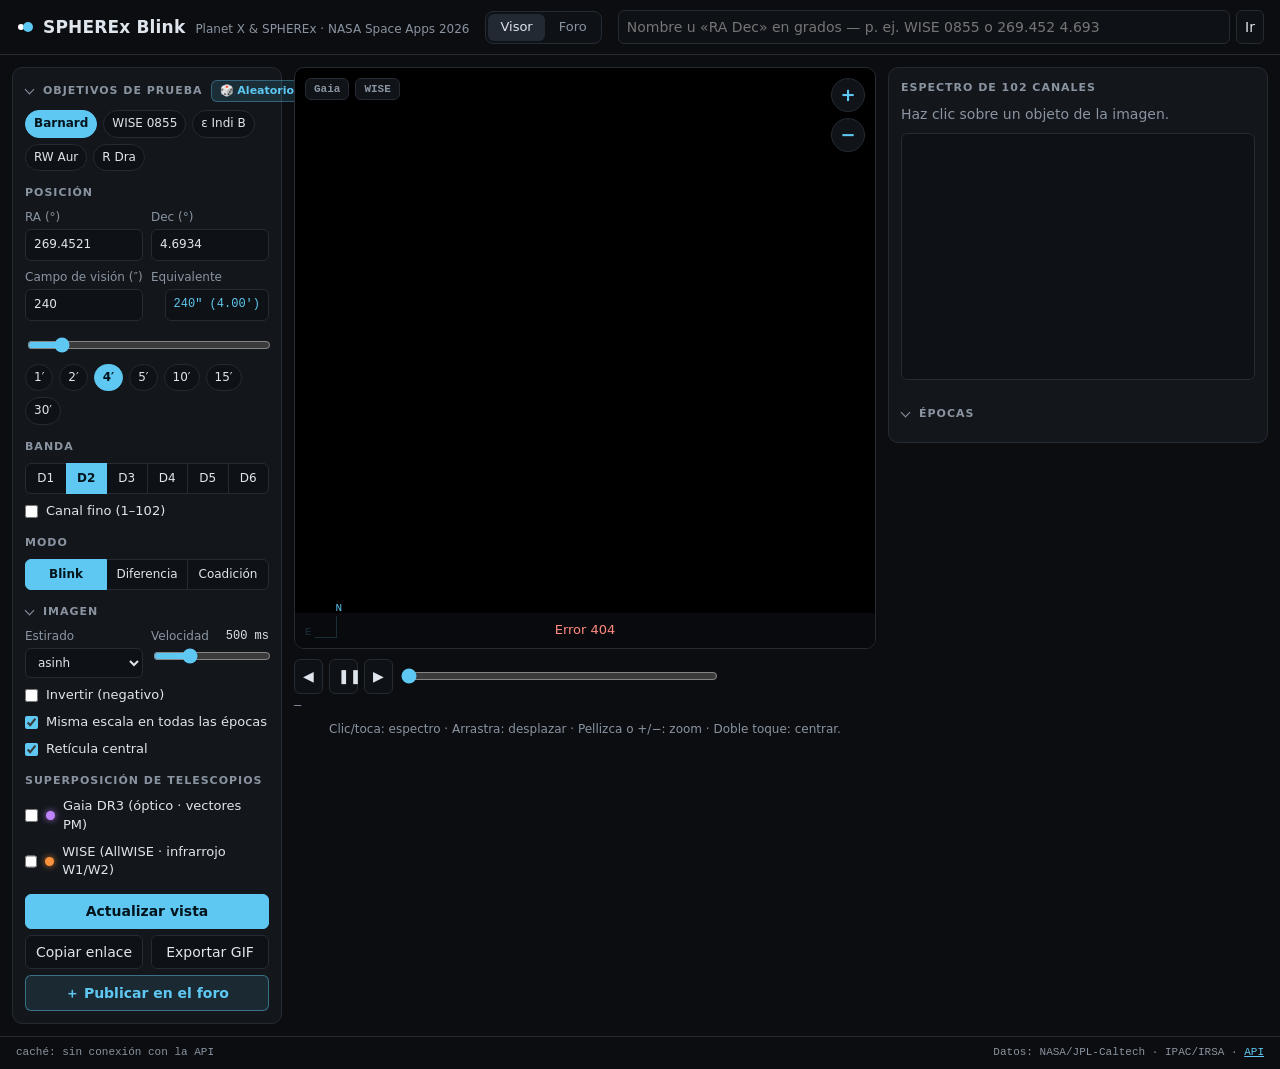
==== server/frontend/index.html @ d70e121e "fix(mobile): fix mobile pinch-zoom and pan offset synchronization, prevent control button event bubb" ====
<!DOCTYPE html>
<html lang="es">
<head>
<meta charset="utf-8">
<meta name="viewport" content="width=device-width, initial-scale=1">
<title>SPHEREx Blink · visor temporal de 102 bandas</title>
<meta name="description" content="Visor tipo WiseView para las imágenes de NASA SPHEREx: parpadeo entre épocas, diferencia, coadición y espectro de 102 canales.">
<link rel="icon" href="data:,">
<link rel="stylesheet" href="style.css">
</head>
<body>
<header class="top">
  <div class="brand">
    <span class="mark" aria-hidden="true"></span>
    <h1>SPHEREx Blink</h1>
    <span class="sub">Planet X &amp; SPHEREx · NASA Space Apps 2026</span>
  </div>
  <nav class="nav" aria-label="Secciones">
    <a href="/" aria-current="page">Visor</a>
    <a href="/forum.html">Foro</a>
  </nav>
  <form id="search" class="search" autocomplete="off">
    <input id="q" type="search" placeholder="Nombre u «RA Dec» en grados — p. ej. WISE 0855 o 269.452 4.693" aria-label="Buscar objeto o coordenadas">
    <button type="submit">Ir</button>
  </form>
</header>

<main class="layout">
  <aside class="panel controls" aria-label="Controles">
    <details class="fold" data-fold="targets" open>
      <summary>
        <h2>Objetivos de prueba</h2>
        <button id="randCoord" type="button" class="btn-rand" title="Generar coordenadas aleatorias (alta cobertura SPHEREx o interés científico)">🎲 Aleatorio</button>
      </summary>
      <div id="targets" class="chips"></div>
    </details>

    <section>
      <h2>Posición</h2>
      <div class="row2">
        <label>RA (°)<input id="ra" type="number" step="any" min="0" max="360"></label>
        <label>Dec (°)<input id="dec" type="number" step="any" min="-90" max="90"></label>
      </div>
      <div class="row2 fov-row">
        <label>Campo de visión (″)
          <input id="fovExact" type="number" min="10" max="3600" step="any" placeholder="300">
        </label>
        <label>Equivalente
          <output id="fovOut" class="mono fov-equiv">—</output>
        </label>
      </div>
      <input id="fov" type="range" min="30" max="1800" step="1" title="Ajuste fino de campo de visión">
      <div id="fovPresets" class="chips fov-presets" style="margin-top: 6px;" aria-label="Ajustes estándar de FOV">
        <button type="button" data-fov="60">1′</button>
        <button type="button" data-fov="120">2′</button>
        <button type="button" data-fov="240">4′</button>
        <button type="button" data-fov="300">5′</button>
        <button type="button" data-fov="600">10′</button>
        <button type="button" data-fov="900">15′</button>
        <button type="button" data-fov="1800">30′</button>
      </div>
    </section>

    <section>
      <h2>Banda</h2>
      <div id="bands" class="seg" role="group" aria-label="Detector"></div>
      <label class="check"><input id="useCh" type="checkbox"> Canal fino (1–102)</label>
      <label id="chWrap" hidden>Canal <output id="chOut"></output>
        <input id="ch" type="range" min="1" max="102" step="1">
      </label>
    </section>

    <section>
      <h2>Modo</h2>
      <div id="modes" class="seg" role="group" aria-label="Modo">
        <button type="button" data-mode="blink">Blink</button>
        <button type="button" data-mode="diff">Diferencia</button>
        <button type="button" data-mode="coadd">Coadición</button>
      </div>
      <label id="refWrap" hidden>Época de referencia
        <select id="ref"></select>
      </label>
    </section>

    <details class="fold" data-fold="image" open>
      <summary><h2>Imagen</h2></summary>
      <div class="row2">
        <label>Estirado
          <select id="stretch">
            <option value="asinh">asinh</option>
            <option value="log">log</option>
            <option value="sqrt">raíz</option>
            <option value="linear">lineal</option>
          </select>
        </label>
        <label>Velocidad <output id="speedOut"></output>
          <input id="speed" type="range" min="100" max="1500" step="50">
        </label>
      </div>
      <label class="check"><input id="invert" type="checkbox"> Invertir (negativo)</label>
      <label class="check"><input id="common" type="checkbox" checked> Misma escala en todas las épocas</label>
      <label class="check"><input id="cross" type="checkbox" checked> Retícula central</label>
    </details>

    <section>
      <h2>Superposición de telescopios</h2>
      <label class="check">
        <input id="overlayGaia" type="checkbox">
        <span class="cat-pill cat-gaia"></span> Gaia DR3 (óptico · vectores PM)
      </label>
      <label class="check">
        <input id="overlayWise" type="checkbox">
        <span class="cat-pill cat-wise"></span> WISE (AllWISE · infrarrojo W1/W2)
      </label>
      <div id="catalogLegend" class="catalog-legend" hidden>
        <span id="gaiaLegend" class="legend-badge gaia-badge" hidden>Gaia: <b id="gaiaCount">0</b></span>
        <span id="wiseLegend" class="legend-badge wise-badge" hidden>WISE: <b id="wiseCount">0</b></span>
      </div>
    </section>

    <button id="apply" class="primary" type="button">Actualizar vista</button>
    <div class="row2">
      <button id="share" type="button">Copiar enlace</button>
      <button id="exportGif" type="button" title="Exportar animación GIF de las épocas">Exportar GIF</button>
    </div>
    <button id="publish" class="publish-btn" type="button" title="Publicar esta vista y el espectro del objeto marcado en el foro">Publicar en el foro</button>
  </aside>

  <section class="viewer" aria-label="Visor">
    <div id="stage" class="stage">
      <div id="viewerBuffer" class="buffer-wrap"><div class="buffer-fill"></div></div>
      <div class="stage-zoom" aria-label="Controles de zoom">
        <button id="zoomIn" type="button" title="Acercar (+)">+</button>
        <button id="zoomOut" type="button" title="Alejar (−)">−</button>
      </div>
      <div class="stage-overlays" aria-label="Capas externas">
        <button id="stageGaia" type="button" class="btn-layer" title="Alternar superposición Gaia DR3 (óptico · vectores PM)">Gaia</button>
        <button id="stageWise" type="button" class="btn-layer" title="Alternar superposición WISE (infrarrojo W1/W2)">WISE</button>
      </div>
      <img id="img" alt="Fotograma SPHEREx" draggable="false">
      <canvas id="overlay"></canvas>
      <div class="compass" aria-hidden="true"><span>N</span><i></i><span class="e">E</span></div>
      <div id="tooltip" class="astro-tooltip" hidden></div>
      <div id="msg" class="msg">Elige un objetivo o introduce coordenadas.</div>
    </div>
    <div class="transport">
      <button id="prev" type="button" title="Anterior (←)">◀</button>
      <button id="play" type="button" title="Reproducir/pausar (espacio)">❚❚</button>
      <button id="next" type="button" title="Siguiente (→)">▶</button>
      <input id="scrub" type="range" min="0" max="0" step="1" aria-label="Fotograma">
      <span id="frameLabel" class="mono"></span>
    </div>
    <div class="readout mono">
      <span id="cursor">—</span>
      <span id="frameMeta"></span>
    </div>
    <p class="hint">Clic/toca: espectro · Arrastra: desplazar · Pellizca o +/−: zoom · Doble toque: centrar.</p>
  </section>

  <aside class="panel sed" aria-label="Espectro">
    <h2>Espectro de 102 canales</h2>
    <p id="sedInfo" class="muted">Haz clic sobre un objeto de la imagen.</p>
    <div class="chart-box">
      <div id="chartBuffer" class="buffer-wrap"><div class="buffer-fill"></div></div>
      <canvas id="chart"></canvas>
    </div>
    <dl id="diag" class="diag"></dl>
    <button id="pubFromSed" class="publish-btn" type="button" hidden>Publicar este objeto en el foro</button>
    <details class="fold" data-fold="epochs" open>
      <summary><h2>Épocas</h2><span id="epochCount" class="fold-note mono"></span></summary>
      <ol id="epochs" class="epochs"></ol>
    </details>
  </aside>
</main>

<footer class="foot mono">
  <span id="stats">caché: —</span>
  <span>Datos: NASA/JPL-Caltech · IPAC/IRSA · <a href="/api/docs">API</a></span>
</footer>
<dialog id="pubDlg" class="pub-dlg" aria-labelledby="pubHead">
  <form id="pubForm" novalidate>
    <header class="pub-head">
      <h2 id="pubHead">Publicar hallazgo en el foro</h2>
      <button type="button" id="pubClose" class="pub-x" aria-label="Cerrar">×</button>
    </header>
    <div class="pub-grid">
      <div class="pub-preview">
        <div class="pub-stage"><img id="pubImg" alt="Vista previa de la animación que se publicará"><span id="pubFrame" class="mono"></span></div>
        <ul id="pubChips" class="pub-chips" aria-label="Opciones que se publican"></ul>
        <p class="pub-note">Se publica tal cual lo estás viendo. El GIF y el espectro se generan una vez y quedan guardados en el foro.</p>
      </div>
      <div class="pub-fields">
        <label>Título
          <input id="pubTitle" maxlength="120" autocomplete="off" placeholder="p. ej. Posible objeto con movimiento propio junto a Barnard">
        </label>
        <fieldset class="pub-obj">
          <legend>Objeto que se analiza con las 102 bandas</legend>
          <label class="pub-opt"><input type="radio" name="pubObj" value="marker">
            <span><b>El objeto marcado</b><small id="pubMarkerTxt" class="mono"></small></span></label>
          <label class="pub-opt"><input type="radio" name="pubObj" value="center">
            <span><b>El centro de la vista</b><small id="pubCenterTxt" class="mono"></small></span></label>
          <p id="pubObjHint" class="pub-hint">Para analizar otro objeto: cierra, haz clic sobre él en la imagen y vuelve a pulsar Publicar.</p>
        </fieldset>
        <label>Objetivo <span class="opt-tag">opcional</span>
          <input id="pubTarget" maxlength="80" list="pubTargets" autocomplete="off" placeholder="Nombre del objeto o del campo">
          <datalist id="pubTargets">
            <option value="Barnard's Star"></option><option value="WISE 0855-0714"></option>
            <option value="Epsilon Indi B"></option><option value="RW Aurigae"></option><option value="R Draconis"></option>
          </datalist>
        </label>
        <label>Descripción <span class="opt-tag">opcional</span>
          <textarea id="pubBody" maxlength="4000" rows="4" placeholder="¿Qué has visto? Movimiento entre épocas, un color raro en el espectro…"></textarea>
        </label>
        <label>Tu alias <span class="opt-tag">opcional</span>
          <input id="pubAuthor" maxlength="40" autocomplete="nickname" placeholder="Anónimo">
        </label>
        <p id="pubMsg" class="pub-msg" role="status" aria-live="polite"></p>
        <div class="pub-actions">
          <button type="button" id="pubCancel">Cancelar</button>
          <button type="submit" id="pubSend" class="primary">Publicar</button>
        </div>
      </div>
    </div>
  </form>
</dialog>
<script src="chart.js?v=1"></script>
<script src="app.js?v=16"></script>
</body>
</html>
---- server/frontend/style.css ----
:root {
  --bg: #0b0d10;
  --panel: #13171c;
  --line: #252b33;
  --text: #dfe5ec;
  --muted: #8a94a1;
  --accent: #5ec8f2;
  --accent-rgb: 94, 200, 242;
  --accent-hover: #8ad8f6;
  --accent-ink: #03141c;
  --ok: #7fd1b9;
  --mono: ui-monospace, "SF Mono", "Cascadia Mono", Menlo, Consolas, monospace;
  --sans: system-ui, -apple-system, "Segoe UI", Roboto, sans-serif;
}
* { box-sizing: border-box; }
[hidden] { display: none !important; }
html, body { height: 100%; }
body { margin: 0; background: var(--bg); color: var(--text); font: 14px/1.45 var(--sans); }
h1, h2 { margin: 0; font-weight: 600; }
h2 { font-size: 11px; letter-spacing: .09em; text-transform: uppercase; color: var(--muted); margin-bottom: 8px; }
a { color: var(--accent); }
.mono { font-family: var(--mono); font-variant-numeric: tabular-nums; }
.muted { color: var(--muted); margin: 0 0 8px; }

.top { display: flex; gap: 16px; align-items: center; padding: 10px 16px; border-bottom: 1px solid var(--line); flex-wrap: wrap; }
.brand { display: flex; align-items: baseline; gap: 10px; }
.brand h1 { font-size: 17px; letter-spacing: .01em; }
.brand .sub { color: var(--muted); font-size: 12px; }
.mark { width: 10px; height: 10px; border-radius: 50%; background: var(--accent); box-shadow: -7px 0 0 -2px #fff; align-self: center; margin-left: 7px; }
.search { display: flex; flex: 1; min-width: 260px; gap: 6px; }
.search input { flex: 1; }

input, select, button { font: inherit; color: var(--text); background: #0e1216; border: 1px solid var(--line); border-radius: 6px; padding: 6px 8px; min-width: 0; }
input[type=range] { padding: 0; width: 100%; accent-color: var(--accent); border: 0; background: none; }
input[type=checkbox] { accent-color: var(--accent); }
button { cursor: pointer; }
button:hover { border-color: #3a434e; }
:focus-visible { outline: 2px solid var(--accent); outline-offset: 1px; }
.primary { background: var(--accent); color: var(--accent-ink); border-color: var(--accent); font-weight: 600; width: 100%; margin-bottom: 6px; }
#share { width: 100%; }

.layout { display: grid; grid-template-columns: 270px minmax(320px, 1fr) 380px; gap: 12px; padding: 12px; align-items: start; }
.panel { background: var(--panel); border: 1px solid var(--line); border-radius: 10px; padding: 12px; }
.controls section { margin-bottom: 14px; }
.sec-header { display: flex; justify-content: space-between; align-items: center; margin-bottom: 8px; }
.sec-header h2 { margin-bottom: 0; }
.btn-rand { background: rgba(var(--accent-rgb), .12); color: var(--accent); border: 1px solid rgba(var(--accent-rgb), .35); font-size: 11px; font-weight: 600; padding: 2px 8px; border-radius: 6px; cursor: pointer; transition: all .15s ease; user-select: none; }
.btn-rand:hover { background: var(--accent); color: var(--accent-ink); border-color: var(--accent); }
.btn-rand:active { transform: scale(.95); }

.cat-pill { display: inline-block; width: 9px; height: 9px; border-radius: 50%; vertical-align: middle; flex-shrink: 0; }
.cat-gaia { background: #c084fc; box-shadow: 0 0 6px rgba(192, 132, 252, .8); }
.cat-wise { background: #fb923c; box-shadow: 0 0 6px rgba(251, 146, 60, .8); }
.catalog-legend { display: flex; gap: 6px; margin-top: 6px; flex-wrap: wrap; }
.legend-badge { font: 10px var(--mono); padding: 2px 6px; border-radius: 4px; display: inline-flex; align-items: center; gap: 4px; }
.gaia-badge { background: rgba(192, 132, 252, .15); color: #c084fc; border: 1px solid rgba(192, 132, 252, .35); }
.wise-badge { background: rgba(251, 146, 60, .15); color: #fb923c; border: 1px solid rgba(251, 146, 60, .35); }

.stage-overlays { position: absolute; left: 10px; top: 10px; display: flex; gap: 6px; z-index: 15; }
.btn-layer { font: 11px var(--mono); font-weight: 600; padding: 4px 8px; border-radius: 6px; background: rgba(19, 23, 28, .85); backdrop-filter: blur(4px); border: 1px solid var(--line); color: var(--muted); cursor: pointer; user-select: none; transition: all .15s ease; box-shadow: 0 2px 6px rgba(0,0,0,.5); }
.btn-layer:hover { border-color: #3a434e; color: var(--text); }
.btn-layer.active-gaia { background: rgba(192, 132, 252, .22); color: #c084fc; border-color: #c084fc; box-shadow: 0 0 10px rgba(192, 132, 252, .5); }
.btn-layer.active-wise { background: rgba(251, 146, 60, .22); color: #fb923c; border-color: #fb923c; box-shadow: 0 0 10px rgba(251, 146, 60, .5); }

.astro-tooltip { position: absolute; pointer-events: none; z-index: 30; background: rgba(11, 13, 16, .94); backdrop-filter: blur(8px); border: 1px solid var(--line); border-radius: 6px; padding: 6px 10px; font: 11px/1.4 var(--mono); color: var(--text); max-width: 280px; box-shadow: 0 6px 16px rgba(0,0,0,.7); transform: translate(12px, -50%); white-space: pre-line; }
label { display: block; font-size: 12px; color: var(--muted); margin-bottom: 8px; }
label input, label select { display: block; width: 100%; margin-top: 3px; }
label output { color: var(--text); font-family: var(--mono); float: right; }
.check { display: flex; gap: 8px; align-items: center; color: var(--text); font-size: 13px; }
.check input { width: auto; margin: 0; }
.row2 { display: grid; grid-template-columns: 1fr 1fr; gap: 8px; }
.fov-row { margin-bottom: 6px; }
.fov-equiv { display: block; padding: 6px 8px; background: #0e1216; border: 1px solid var(--line); border-radius: 6px; font-size: 12px; color: var(--accent); margin-top: 3px; font-family: var(--mono); text-align: center; }
.chips { display: flex; flex-wrap: wrap; gap: 6px; }
.chips button { font-size: 12px; padding: 4px 8px; border-radius: 999px; }
.seg { display: flex; margin-bottom: 8px; }
.seg button { flex: 1; border-radius: 0; margin-left: -1px; padding: 6px 2px; font-size: 12px; }
.seg button:first-child { border-radius: 6px 0 0 6px; margin-left: 0; }
.seg button:last-child { border-radius: 0 6px 6px 0; }
.seg button[aria-pressed=true], .chips button[aria-pressed=true] { background: var(--accent); color: var(--accent-ink); border-color: var(--accent); font-weight: 600; position: relative; }
.seg button:disabled { opacity: .35; cursor: not-allowed; }

.viewer { min-width: 0; }
.stage { position: relative; aspect-ratio: 1; width: 100%; max-width: min(100%, calc(100vh - 210px)); margin: 0 auto; background: #000; border: 1px solid var(--line); border-radius: 10px; overflow: hidden; cursor: crosshair; touch-action: none; }
.stage img, .stage canvas { position: absolute; inset: 0; width: 100%; height: 100%; }
.stage img { image-rendering: pixelated; user-select: none; transform-origin: 50% 50%; will-change: transform; }
.stage img.panning { transition: transform .28s cubic-bezier(.2, .9, .3, 1); }
.stage img:not([src]) { visibility: hidden; }
.stage canvas { pointer-events: none; }
.stage-zoom { position: absolute; right: 10px; top: 10px; display: flex; flex-direction: column; gap: 6px; z-index: 15; }
.stage-zoom button { width: 34px; height: 34px; border-radius: 50%; background: rgba(19, 23, 28, .85); backdrop-filter: blur(4px); border: 1px solid var(--line); color: var(--accent); font-size: 18px; font-weight: bold; display: flex; align-items: center; justify-content: center; padding: 0; box-shadow: 0 2px 6px rgba(0,0,0,.5); cursor: pointer; user-select: none; touch-action: manipulation; }
.stage-zoom button:active { background: var(--accent); color: var(--accent-ink); transform: scale(.92); }
.compass { position: absolute; left: 10px; bottom: 10px; font: 11px var(--mono); color: var(--accent); text-shadow: 0 0 3px #000; pointer-events: none; display: grid; grid-template-columns: auto auto; gap: 2px 4px; align-items: end; }
.compass i { width: 1px; height: 22px; background: var(--accent); grid-row: 2; grid-column: 2; position: relative; }
.compass i::after { content: ""; position: absolute; right: 0; bottom: 0; width: 22px; height: 1px; background: var(--accent); }
.compass span:first-child { grid-column: 2; }
.compass .e { grid-row: 2; grid-column: 1; margin-right: 20px; }

/* Buffer loader psicológico con ETA dinámico */
.buffer-wrap { position: absolute; top: 0; left: 0; right: 0; height: 4px; background: rgba(255, 255, 255, .08); z-index: 20; overflow: hidden; pointer-events: none; opacity: 0; transition: opacity .25s ease; }
.buffer-wrap.active { opacity: 1; }
.buffer-fill { height: 100%; width: 0%; background: linear-gradient(90deg, #2b8fbf, var(--accent) 60%, #b8ecff 100%); box-shadow: 0 0 10px rgba(var(--accent-rgb), .85), 0 0 4px var(--accent); transition: width .08s cubic-bezier(.1, .7, .1, 1); position: relative; }
.buffer-fill::after { content: ""; position: absolute; inset: 0; background: linear-gradient(90deg, transparent, rgba(255, 255, 255, .6), transparent); animation: bufferShimmer 1.1s cubic-bezier(.4, 0, .2, 1) infinite; }
@keyframes bufferShimmer { 0% { transform: translateX(-100%); } 100% { transform: translateX(100%); } }
.buffer-fill.done { background: #7fd1b9; box-shadow: 0 0 14px rgba(127, 209, 185, .95); transition: width .15s ease-out, background .2s ease; }
.buffer-fill.err { background: #ff5252; box-shadow: 0 0 10px rgba(255, 82, 82, .9); }
.buffer-eta { font-size: 11px; color: var(--accent); font-weight: 600; margin-left: 6px; letter-spacing: .02em; }
.chart-box { position: relative; width: 100%; border-radius: 6px; overflow: hidden; }

.msg { position: absolute; inset: auto 0 0 0; padding: 8px 12px; background: rgba(11, 13, 16, .82); font-size: 13px; text-align: center; }
.msg:empty { display: none; }
.msg.err { color: #ff8a80; }

.transport { display: flex; gap: 6px; align-items: center; margin: 10px auto 4px; max-width: 900px; }
.transport button { width: 38px; }
.transport #frameLabel { min-width: 150px; text-align: right; font-size: 12px; }
.readout { display: flex; justify-content: space-between; gap: 12px; font-size: 12px; color: var(--muted); max-width: 900px; margin: 0 auto; flex-wrap: wrap; }
.hint { color: var(--muted); font-size: 12px; text-align: center; margin: 6px 0 0; }

.sed canvas { width: 100%; aspect-ratio: 10 / 7; display: block; background: #0e1216; border: 1px solid var(--line); border-radius: 6px; }
.diag { display: grid; grid-template-columns: 1fr auto; gap: 4px 12px; margin: 10px 0 16px; font-size: 13px; }
.diag dt { color: var(--muted); }
.diag dd { margin: 0; font-family: var(--mono); }
.epochs { list-style: none; margin: 0; padding: 0; max-height: 220px; overflow: auto; font: 12px var(--mono); }
.epochs li { display: flex; justify-content: space-between; padding: 3px 6px; border-radius: 4px; cursor: pointer; }
.epochs li.on { background: #222932; color: var(--accent); }
.epochs li.off { opacity: .4; cursor: default; }

.foot { display: flex; justify-content: space-between; gap: 12px; padding: 8px 16px; border-top: 1px solid var(--line); color: var(--muted); font-size: 11px; flex-wrap: wrap; }

@media (max-width: 1100px) {
  .layout { grid-template-columns: 250px 1fr; }
  .sed { grid-column: 1 / -1; }
}
@media (max-width: 700px) {
  .layout { grid-template-columns: 1fr; padding: 8px; gap: 12px; }
  .viewer { order: -1; }
  .brand .sub { display: none; }
  .top { padding: 8px 12px; gap: 8px; }
  .search { width: 100%; min-width: 0; }
  .stage { max-width: 100%; aspect-ratio: 1; border-radius: 8px; touch-action: none; }
  .stage-zoom button { width: 38px; height: 38px; font-size: 20px; }
  .transport { flex-wrap: wrap; gap: 8px; justify-content: center; }
  .transport button { height: 38px; width: 44px; font-size: 15px; }
  .transport #scrub { flex: 1; min-width: 130px; height: 28px; }
  .transport #frameLabel { min-width: auto; width: 100%; text-align: center; order: 5; margin-top: 2px; }
  .readout { font-size: 11px; flex-direction: column; align-items: center; gap: 4px; text-align: center; }
  .panel { padding: 10px; border-radius: 8px; }
  .row2 { gap: 6px; }
  input, select, button { min-height: 38px; font-size: 14px; }
  .seg button { padding: 8px 4px; }
  .chips button { padding: 6px 10px; font-size: 13px; }
  .hint { font-size: 11px; line-height: 1.4; }
}
@media (prefers-reduced-motion: reduce) { * { transition: none !important; } }

/* ======================================================================= navegacion */
.nav { display: flex; gap: 2px; background: #0e1216; border: 1px solid var(--line); border-radius: 8px; padding: 2px; }
.nav a { color: var(--muted); text-decoration: none; padding: 4px 12px; border-radius: 6px; font-size: 13px; font-weight: 500; }
.nav a:hover { color: var(--text); }
.nav a[aria-current=page] { background: #222932; color: var(--text); }
.publish-btn { display: block; width: 100%; margin-top: 6px; padding: 7px 10px; border-radius: 6px; text-align: center; font-weight: 600;
  background: rgba(var(--accent-rgb), .1); color: var(--accent); border: 1px solid rgba(var(--accent-rgb), .45); text-decoration: none; cursor: pointer; }
.publish-btn:hover { background: rgba(var(--accent-rgb), .18); border-color: var(--accent); }
.publish-btn::before { content: "＋ "; }
.sed .publish-btn { margin: -6px 0 14px; }

/* ======================================================================= publicar (dialogo) */
.pub-dlg { width: min(860px, calc(100vw - 24px)); max-height: calc(100vh - 24px); padding: 0; color: var(--text);
  background: var(--panel); border: 1px solid var(--line); border-radius: 12px; box-shadow: 0 24px 80px rgba(0, 0, 0, .6); }
.pub-dlg::backdrop { background: rgba(5, 7, 9, .72); backdrop-filter: blur(2px); }
.pub-dlg form { display: flex; flex-direction: column; max-height: calc(100vh - 26px); }
.pub-head { display: flex; justify-content: space-between; align-items: center; padding: 12px 16px; border-bottom: 1px solid var(--line); }
.pub-head h2 { margin: 0; font-size: 15px; letter-spacing: 0; text-transform: none; color: var(--text); }
.pub-x { border: 0; background: none; font-size: 22px; line-height: 1; padding: 0 4px; color: var(--muted); }
.pub-x:hover { color: var(--text); }
.pub-grid { display: grid; grid-template-columns: 300px 1fr; gap: 18px; padding: 16px; overflow: auto; }
.pub-stage { position: relative; aspect-ratio: 1; background: #000; border: 1px solid var(--line); border-radius: 8px; overflow: hidden; }
.pub-stage img { width: 100%; height: 100%; display: block; image-rendering: pixelated; object-fit: contain; }
.pub-stage span { position: absolute; left: 6px; top: 6px; font-size: 11px; color: var(--accent); text-shadow: 0 0 3px #000; }
.pub-chips, .post-chips { list-style: none; display: flex; flex-wrap: wrap; gap: 5px; margin: 10px 0 8px; padding: 0; }
.pub-chips li, .post-chips li { font-size: 11px; padding: 2px 8px; border-radius: 999px; background: #1b2128; border: 1px solid var(--line); color: var(--muted); }
.pub-note { font-size: 12px; color: var(--muted); margin: 0; }
.pub-fields label { color: var(--muted); }
.pub-fields input, .pub-fields textarea { font-size: 14px; }
#pubTitle { font-size: 15px; padding: 8px 10px; }
textarea { font: inherit; color: var(--text); background: #0e1216; border: 1px solid var(--line); border-radius: 6px; padding: 6px 8px;
  display: block; width: 100%; margin-top: 3px; resize: vertical; min-height: 70px; }
.opt-tag { font-size: 10px; color: #5d6773; margin-left: 4px; }
.pub-obj { border: 1px solid var(--line); border-radius: 8px; padding: 6px 10px 8px; margin: 0 0 10px; }
.pub-obj legend { font-size: 12px; color: var(--muted); padding: 0 4px; }
.pub-opt { display: flex; gap: 9px; align-items: flex-start; padding: 6px 4px; margin: 0; border-radius: 6px; cursor: pointer; color: var(--text); }
.pub-opt:hover { background: #182027; }
.pub-opt input { width: auto; margin: 3px 0 0; accent-color: var(--accent); }
.pub-opt span { display: flex; flex-direction: column; font-size: 13px; }
.pub-opt b { font-weight: 500; }
.pub-opt small { color: var(--muted); font-size: 11px; }
.pub-opt:has(input:disabled) { opacity: .55; cursor: not-allowed; }
.pub-hint { font-size: 11.5px; color: var(--accent); margin: 4px 4px 0; }
.pub-msg { min-height: 1.4em; font-size: 13px; margin: 4px 0 8px; color: var(--ok); }
.pub-msg.err { color: #ff8a80; }
.pub-actions { display: flex; justify-content: flex-end; gap: 8px; }
.pub-actions button { min-width: 110px; padding: 8px 14px; }
.pub-actions .primary { width: auto; margin: 0; }
.pub-actions .primary:disabled { opacity: .6; cursor: progress; }

/* ======================================================================= foro */
.forum { max-width: 1060px; margin: 0 auto; padding: 16px 12px 28px; }
.forum-intro { display: flex; gap: 20px; align-items: center; justify-content: space-between; margin-bottom: 14px; }
.forum-intro .muted { max-width: 680px; margin: 4px 0 0; }
.forum-title { font-size: 20px; letter-spacing: 0; text-transform: none; color: var(--text); margin: 0; }
.publish-btn.big { width: auto; white-space: nowrap; padding: 10px 16px; font-size: 14px; background: var(--accent); color: var(--accent-ink); border-color: var(--accent); }
.publish-btn.big:hover { background: var(--accent-hover); }
.sort-tabs { display: flex; gap: 6px; margin-bottom: 12px; border-bottom: 1px solid var(--line); padding-bottom: 10px; }
.sort-tabs button { border-radius: 999px; padding: 5px 14px; font-size: 13px; }
.sort-tabs button[aria-pressed=true] { background: #222932; border-color: #3a434e; color: var(--accent); font-weight: 600; }
.back-link { display: inline-block; margin-bottom: 12px; text-decoration: none; font-size: 13px; }
.feed { display: grid; gap: 12px; }
.feed-msg { text-align: center; color: var(--muted); min-height: 1.2em; }
.feed-msg.err { color: #ff8a80; }
.more { display: block; margin: 6px auto 0; padding: 8px 22px; }

.post { display: grid; grid-template-columns: 46px 1fr; background: var(--panel); border: 1px solid var(--line); border-radius: 10px; overflow: hidden; }
.post:hover { border-color: #303842; }
.vote { display: flex; flex-direction: column; align-items: center; gap: 2px; padding: 10px 0; background: #10141a; border-right: 1px solid var(--line); }
.vote button { border: 0; background: none; color: #5d6773; font-size: 15px; line-height: 1; padding: 6px 10px; border-radius: 6px; }
.vote button:hover { background: #1b2128; color: var(--text); }
.vote .score { font-weight: 700; font-size: 14px; }
.vote.voted-up .up, .vote.voted-up .score { color: var(--accent); }
.vote.voted-down .down, .vote.voted-down .score { color: #7aa2f7; }
.vote.disabled button { visibility: hidden; }
.post-main { padding: 12px 14px 10px; min-width: 0; }
.post-title { margin: 0; font-size: 16.5px; font-weight: 600; line-height: 1.3; }
.post-title a { color: var(--text); text-decoration: none; }
.post-title a:hover { color: var(--accent); }
.post-meta { margin: 3px 0 0; font-size: 12px; color: var(--muted); overflow-wrap: anywhere; }
.post-chips { margin: 8px 0 10px; }
.post-chips .diag-chip { color: var(--ok); border-color: rgba(127, 209, 185, .35); }
.post-media { display: grid; grid-template-columns: minmax(0, 1fr) minmax(0, 1.25fr); gap: 10px; position: relative; }
.post-media figure { margin: 0; min-width: 0; }
.post-gif a { display: block; aspect-ratio: 1; background: #000; border: 1px solid var(--line); border-radius: 8px; overflow: hidden; cursor: zoom-in; }
.post-gif img { width: 100%; height: 100%; display: block; image-rendering: pixelated; object-fit: contain; }
.post-gif a:hover { border-color: var(--accent); }
.post-spec canvas { width: 100%; aspect-ratio: 10 / 7; display: block; background: #0e1216; border: 1px solid var(--line); border-radius: 8px; }
.post-spec canvas.loading { background: linear-gradient(90deg, #0e1216 30%, #161b21 50%, #0e1216 70%) 0 0 / 300% 100%; animation: sk 1.4s linear infinite; }
.post-spec.empty canvas { display: none; }
.post-media figcaption { font-size: 11px; color: var(--muted); margin-top: 4px; }
.post-media.processing figure, .post-media.failed figure { visibility: hidden; }
.media-state { position: absolute; inset: 0; display: flex; flex-direction: column; align-items: center; justify-content: center; gap: 6px; text-align: center;
  background: #0e1216; border: 1px dashed #303842; border-radius: 8px; padding: 16px; }
.media-state b { font-weight: 500; }
.media-state small { color: var(--muted); }
.post-media.failed .media-state b { color: #ff8a80; }
.spin { width: 22px; height: 22px; border-radius: 50%; border: 2px solid #303842; border-top-color: var(--accent); animation: spin .8s linear infinite; }
@keyframes spin { to { transform: rotate(360deg); } }
.post-body { margin: 10px 0 0; white-space: pre-wrap; overflow-wrap: anywhere; color: #c7cfd8; display: -webkit-box; -webkit-line-clamp: 4; -webkit-box-orient: vertical; overflow: hidden; }
.post.full .post-body { display: block; -webkit-line-clamp: unset; }
.post-actions { display: flex; gap: 6px; align-items: center; flex-wrap: wrap; margin-top: 10px; }
.post-actions a, .post-actions button { font-size: 12.5px; padding: 5px 10px; border-radius: 6px; border: 1px solid var(--line); background: #0e1216; color: var(--muted); text-decoration: none; }
.post-actions a:hover, .post-actions button:hover { color: var(--text); border-color: #3a434e; }
.post-actions .primary-link { background: var(--accent); color: var(--accent-ink); border-color: var(--accent); font-weight: 600; }
.post-actions .primary-link:hover { color: var(--accent-ink); background: var(--accent-hover); }
.post-actions .delete { margin-left: auto; }
.post-actions .delete:hover { color: #ff8a80; border-color: #ff8a80; }
.empty-state { display: flex; flex-direction: column; align-items: center; gap: 8px; padding: 40px 16px; background: var(--panel); border: 1px dashed #303842; border-radius: 10px; text-align: center; }
.empty-state span { color: var(--muted); }
.empty-state .publish-btn { width: auto; margin-top: 8px; }
.skeleton .post-main i { display: block; height: 14px; width: 60%; margin-bottom: 8px; border-radius: 4px; }
.skeleton .post-main i + i { width: 35%; height: 10px; }
.skeleton .sk-media { display: grid; grid-template-columns: 1fr 1.25fr; gap: 10px; margin-top: 12px; }
.skeleton .sk-media span { aspect-ratio: 1; border-radius: 8px; }
.skeleton .sk-media span + span { aspect-ratio: 10 / 7; }
.skeleton i, .skeleton .sk-media span { background: linear-gradient(90deg, #161b21 30%, #1f252d 50%, #161b21 70%) 0 0 / 300% 100%; animation: sk 1.4s linear infinite; }
@keyframes sk { to { background-position: -300% 0; } }

@media (max-width: 760px) {
  .pub-grid { grid-template-columns: 1fr; }
  .pub-preview { max-width: 320px; margin: 0 auto; width: 100%; }
  .forum-intro { flex-direction: column; align-items: stretch; }
  .post { grid-template-columns: 40px 1fr; }
  .post-media { grid-template-columns: 1fr; }
  .post-actions .delete { margin-left: 0; }
}
@media (prefers-reduced-motion: reduce) { .spin, .skeleton i, .skeleton .sk-media span, .post-spec canvas.loading { animation: none; } }

/* ======================================================================= secciones plegables */
.fold { margin-bottom: 14px; }
.fold > summary { list-style: none; display: flex; align-items: center; gap: 8px; cursor: pointer; margin-bottom: 8px;
  user-select: none; -webkit-user-select: none; border-radius: 6px; }
.fold > summary::-webkit-details-marker { display: none; }
.fold > summary h2 { margin: 0; white-space: nowrap; }
.fold > summary .btn-rand { white-space: nowrap; flex: none; }
.fold > summary::before { content: ""; width: 6px; height: 6px; flex: none; border: solid var(--muted); border-width: 0 1.5px 1.5px 0;
  transform: rotate(-45deg); transition: transform .18s ease; margin: 0 2px 0 1px; }
.fold[open] > summary::before { transform: rotate(45deg); margin-top: -3px; }
.fold > summary:hover h2, .fold > summary:hover::before { color: var(--text); border-color: var(--text); }
.fold > summary .btn-rand { margin-left: auto; }
.fold:not([open]) > summary { margin-bottom: 0; }
.fold-note { margin-left: auto; font-size: 11px; color: var(--muted); }
.sed .fold { margin-bottom: 0; }
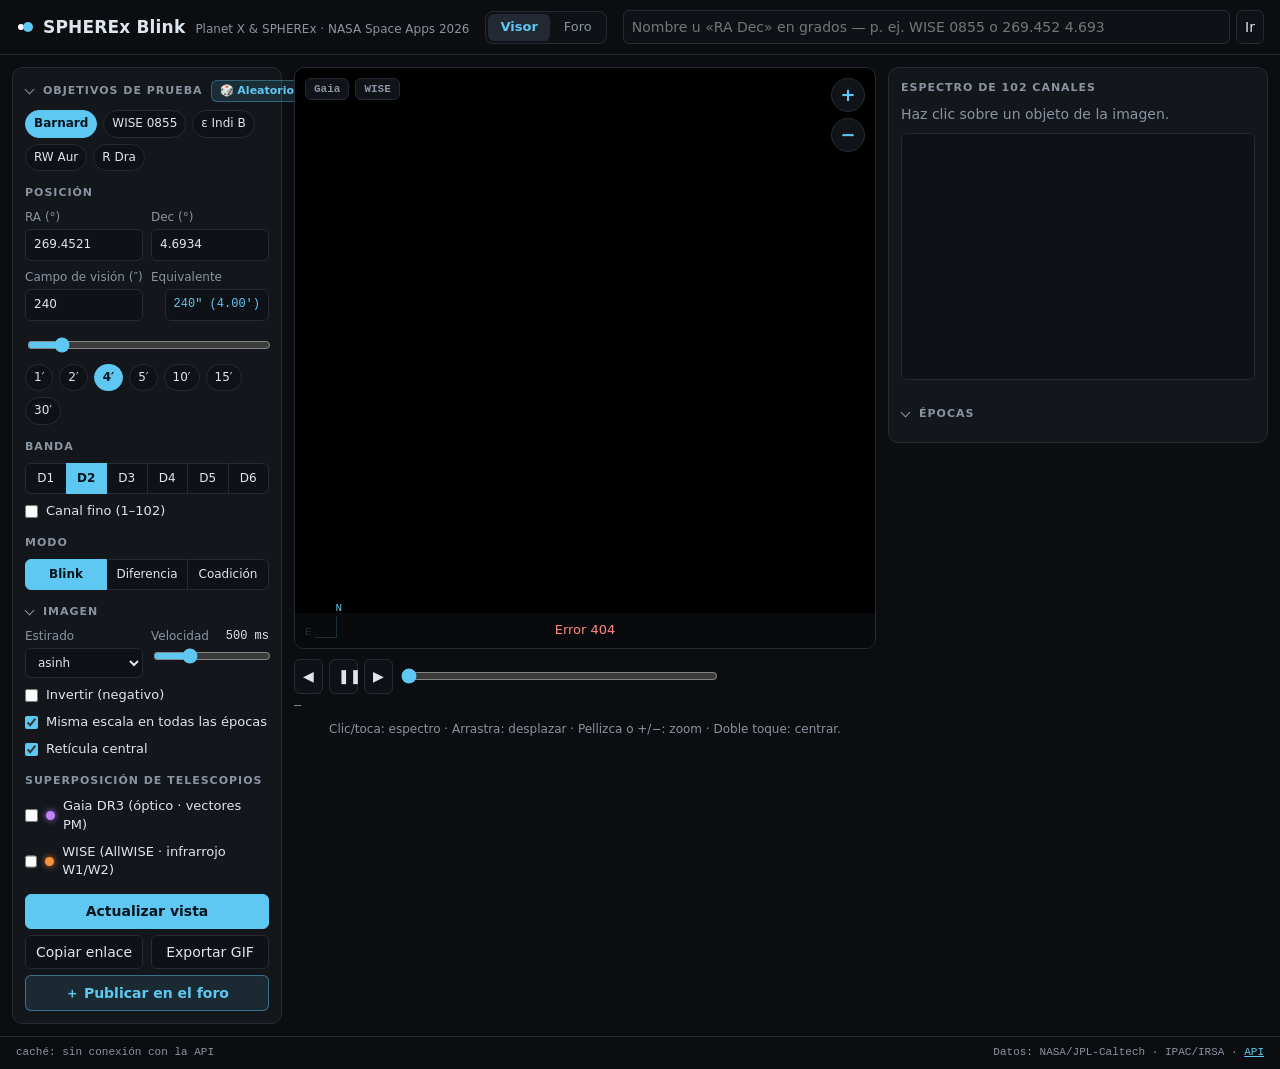
==== commit 13da038d: "style(forum): maintain unified blue palette in forum, update cache-busting versions" ====
--- a/server/frontend/index.html
+++ b/server/frontend/index.html
@@ -6,7 +6,7 @@
 <title>SPHEREx Blink · visor temporal de 102 bandas</title>
 <meta name="description" content="Visor tipo WiseView para las imágenes de NASA SPHEREx: parpadeo entre épocas, diferencia, coadición y espectro de 102 canales.">
 <link rel="icon" href="data:,">
-<link rel="stylesheet" href="style.css">
+<link rel="stylesheet" href="style.css?v=17">
 </head>
 <body>
 <header class="top">
@@ -223,7 +223,7 @@
     </div>
   </form>
 </dialog>
-<script src="chart.js?v=1"></script>
+<script src="chart.js?v=2"></script>
 <script src="app.js?v=16"></script>
 </body>
 </html>
--- a/server/frontend/style.css
+++ b/server/frontend/style.css
@@ -158,7 +158,7 @@
 .nav { display: flex; gap: 2px; background: #0e1216; border: 1px solid var(--line); border-radius: 8px; padding: 2px; }
 .nav a { color: var(--muted); text-decoration: none; padding: 4px 12px; border-radius: 6px; font-size: 13px; font-weight: 500; }
 .nav a:hover { color: var(--text); }
-.nav a[aria-current=page] { background: #222932; color: var(--text); }
+.nav a[aria-current=page] { background: #222932; color: var(--accent); font-weight: 600; }
 .publish-btn { display: block; width: 100%; margin-top: 6px; padding: 7px 10px; border-radius: 6px; text-align: center; font-weight: 600;
   background: rgba(var(--accent-rgb), .1); color: var(--accent); border: 1px solid rgba(var(--accent-rgb), .45); text-decoration: none; cursor: pointer; }
 .publish-btn:hover { background: rgba(var(--accent-rgb), .18); border-color: var(--accent); }
@@ -227,7 +227,7 @@
 .vote button:hover { background: #1b2128; color: var(--text); }
 .vote .score { font-weight: 700; font-size: 14px; }
 .vote.voted-up .up, .vote.voted-up .score { color: var(--accent); }
-.vote.voted-down .down, .vote.voted-down .score { color: #7aa2f7; }
+.vote.voted-down .down, .vote.voted-down .score { color: #ff8a80; }
 .vote.disabled button { visibility: hidden; }
 .post-main { padding: 12px 14px 10px; min-width: 0; }
 .post-title { margin: 0; font-size: 16.5px; font-weight: 600; line-height: 1.3; }
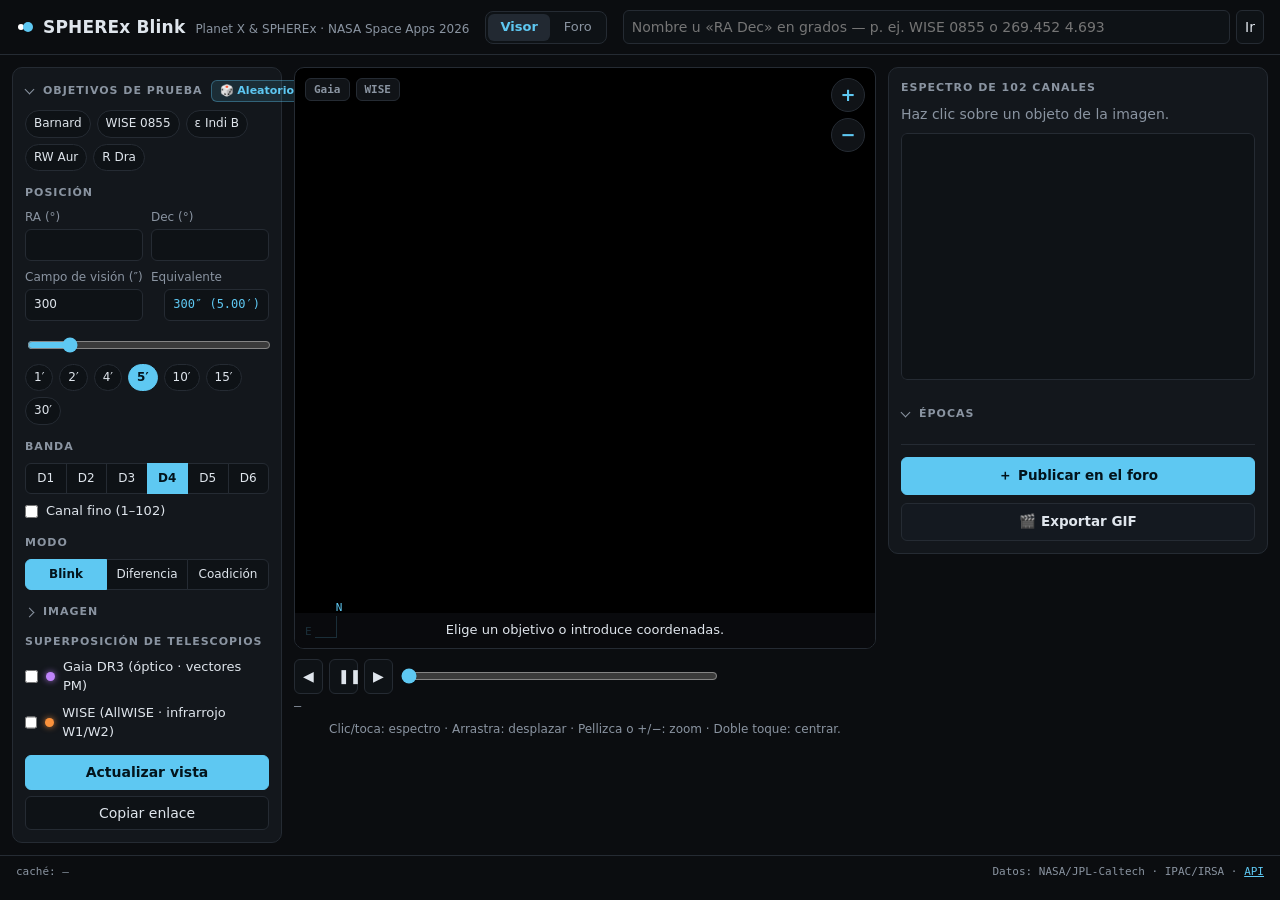
==== commit 284fd56b: "feat(ui): move publish and export GIF buttons under epochs panel, collapse image fold by default" ====
--- a/server/frontend/index.html
+++ b/server/frontend/index.html
@@ -6,7 +6,7 @@
 <title>SPHEREx Blink · visor temporal de 102 bandas</title>
 <meta name="description" content="Visor tipo WiseView para las imágenes de NASA SPHEREx: parpadeo entre épocas, diferencia, coadición y espectro de 102 canales.">
 <link rel="icon" href="data:,">
-<link rel="stylesheet" href="style.css?v=17">
+<link rel="stylesheet" href="style.css?v=18">
 </head>
 <body>
 <header class="top">
@@ -82,7 +82,7 @@
       </label>
     </section>
 
-    <details class="fold" data-fold="image" open>
+    <details class="fold" data-fold="image">
       <summary><h2>Imagen</h2></summary>
       <div class="row2">
         <label>Estirado
@@ -119,11 +119,7 @@
     </section>
 
     <button id="apply" class="primary" type="button">Actualizar vista</button>
-    <div class="row2">
-      <button id="share" type="button">Copiar enlace</button>
-      <button id="exportGif" type="button" title="Exportar animación GIF de las épocas">Exportar GIF</button>
-    </div>
-    <button id="publish" class="publish-btn" type="button" title="Publicar esta vista y el espectro del objeto marcado en el foro">Publicar en el foro</button>
+    <button id="share" type="button">Copiar enlace</button>
   </aside>
 
   <section class="viewer" aria-label="Visor">
@@ -165,11 +161,14 @@
       <canvas id="chart"></canvas>
     </div>
     <dl id="diag" class="diag"></dl>
-    <button id="pubFromSed" class="publish-btn" type="button" hidden>Publicar este objeto en el foro</button>
     <details class="fold" data-fold="epochs" open>
       <summary><h2>Épocas</h2><span id="epochCount" class="fold-note mono"></span></summary>
       <ol id="epochs" class="epochs"></ol>
     </details>
+    <div class="sed-actions">
+      <button id="publish" class="publish-btn" type="button" title="Publicar esta vista y el espectro del objeto marcado en el foro">Publicar en el foro</button>
+      <button id="exportGif" class="export-btn" type="button" title="Exportar animación GIF de las épocas">🎬 Exportar GIF</button>
+    </div>
   </aside>
 </main>
 
@@ -224,6 +223,6 @@
   </form>
 </dialog>
 <script src="chart.js?v=2"></script>
-<script src="app.js?v=16"></script>
+<script src="app.js?v=17"></script>
 </body>
 </html>
--- a/server/frontend/style.css
+++ b/server/frontend/style.css
@@ -163,7 +163,13 @@
   background: rgba(var(--accent-rgb), .1); color: var(--accent); border: 1px solid rgba(var(--accent-rgb), .45); text-decoration: none; cursor: pointer; }
 .publish-btn:hover { background: rgba(var(--accent-rgb), .18); border-color: var(--accent); }
 .publish-btn::before { content: "＋ "; }
-.sed .publish-btn { margin: -6px 0 14px; }
+.sed-actions { display: flex; flex-direction: column; gap: 8px; margin-top: 14px; padding-top: 12px; border-top: 1px solid var(--line); }
+.sed-actions button { width: 100%; padding: 8px 12px; font-size: 13.5px; font-weight: 600; border-radius: 6px; cursor: pointer;
+  display: flex; align-items: center; justify-content: center; gap: 6px; min-height: 38px; }
+.sed-actions .publish-btn { margin: 0; background: var(--accent); color: var(--accent-ink); border: 1px solid var(--accent); }
+.sed-actions .publish-btn:hover { background: var(--accent-hover); border-color: var(--accent-hover); }
+.sed-actions .export-btn { background: #141920; color: var(--text); border: 1px solid var(--line); }
+.sed-actions .export-btn:hover { background: #1e2530; border-color: #3a434e; }
 
 /* ======================================================================= publicar (dialogo) */
 .pub-dlg { width: min(860px, calc(100vw - 24px)); max-height: calc(100vh - 24px); padding: 0; color: var(--text);
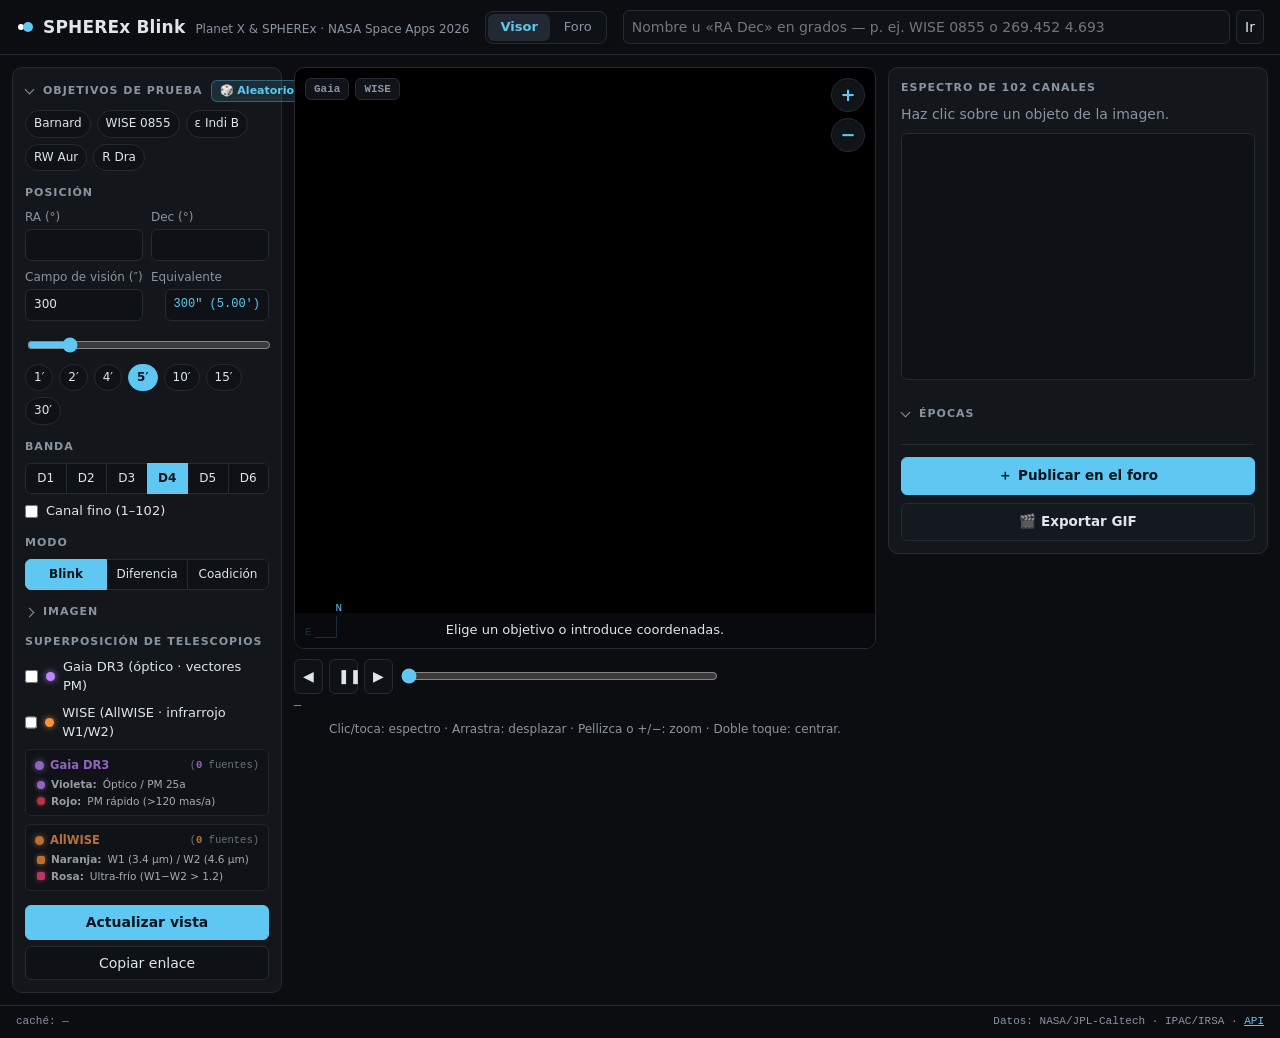
==== commit d9bc6b96: "feat(ui): add Gaia/WISE color legend and hover tooltips for all buttons" ====
--- a/server/frontend/index.html
+++ b/server/frontend/index.html
@@ -6,7 +6,7 @@
 <title>SPHEREx Blink · visor temporal de 102 bandas</title>
 <meta name="description" content="Visor tipo WiseView para las imágenes de NASA SPHEREx: parpadeo entre épocas, diferencia, coadición y espectro de 102 canales.">
 <link rel="icon" href="data:,">
-<link rel="stylesheet" href="style.css?v=18">
+<link rel="stylesheet" href="style.css?v=19">
 </head>
 <body>
 <header class="top">
@@ -20,8 +20,8 @@
     <a href="/forum.html">Foro</a>
   </nav>
   <form id="search" class="search" autocomplete="off">
-    <input id="q" type="search" placeholder="Nombre u «RA Dec» en grados — p. ej. WISE 0855 o 269.452 4.693" aria-label="Buscar objeto o coordenadas">
-    <button type="submit">Ir</button>
+    <input id="q" type="search" placeholder="Nombre u «RA Dec» en grados — p. ej. WISE 0855 o 269.452 4.693" aria-label="Buscar objeto o coordenadas" title="Buscar objeto o coordenadas celestes&#10;Introduce un nombre astronómico (ej. WISE 0855) o coordenadas «RA Dec» en grados (ej. 269.452 4.693)">
+    <button type="submit" title="Buscar&#10;Centra el visor en las coordenadas o el objeto buscado">Ir</button>
   </form>
 </header>
 
@@ -30,7 +30,7 @@
     <details class="fold" data-fold="targets" open>
       <summary>
         <h2>Objetivos de prueba</h2>
-        <button id="randCoord" type="button" class="btn-rand" title="Generar coordenadas aleatorias (alta cobertura SPHEREx o interés científico)">🎲 Aleatorio</button>
+        <button id="randCoord" type="button" class="btn-rand" title="🎲 Coordenadas aleatorias&#10;Genera una posición celeste aleatoria con buena cobertura de épocas en SPHEREx">🎲 Aleatorio</button>
       </summary>
       <div id="targets" class="chips"></div>
     </details>
@@ -38,35 +38,35 @@
     <section>
       <h2>Posición</h2>
       <div class="row2">
-        <label>RA (°)<input id="ra" type="number" step="any" min="0" max="360"></label>
-        <label>Dec (°)<input id="dec" type="number" step="any" min="-90" max="90"></label>
+        <label>RA (°)<input id="ra" type="number" step="any" min="0" max="360" title="Ascensión Recta (RA)&#10;Coordenada celeste en grados decimales [0° a 360°]"></label>
+        <label>Dec (°)<input id="dec" type="number" step="any" min="-90" max="90" title="Declinación (Dec)&#10;Coordenada celeste en grados decimales [−90° a +90°]"></label>
       </div>
       <div class="row2 fov-row">
         <label>Campo de visión (″)
-          <input id="fovExact" type="number" min="10" max="3600" step="any" placeholder="300">
+          <input id="fovExact" type="number" min="10" max="3600" step="any" placeholder="300" title="Campo de visión exacto (FOV)&#10;Tamaño angular en segundos de arco (″)">
         </label>
         <label>Equivalente
-          <output id="fovOut" class="mono fov-equiv">—</output>
-        </label>
-      </div>
-      <input id="fov" type="range" min="30" max="1800" step="1" title="Ajuste fino de campo de visión">
+          <output id="fovOut" class="mono fov-equiv" title="Equivalencia angular&#10;Tamaño del campo expresado en minutos de arco (′)">—</output>
+        </label>
+      </div>
+      <input id="fov" type="range" min="30" max="1800" step="1" title="Deslizador de campo de visión&#10;Ajusta el zoom angular de 30″ a 1800″ (30′)">
       <div id="fovPresets" class="chips fov-presets" style="margin-top: 6px;" aria-label="Ajustes estándar de FOV">
-        <button type="button" data-fov="60">1′</button>
-        <button type="button" data-fov="120">2′</button>
-        <button type="button" data-fov="240">4′</button>
-        <button type="button" data-fov="300">5′</button>
-        <button type="button" data-fov="600">10′</button>
-        <button type="button" data-fov="900">15′</button>
-        <button type="button" data-fov="1800">30′</button>
+        <button type="button" data-fov="60" title="Campo de 1 minuto de arco (60″)&#10;Máxima resolución para estrellas individuales y objetos compactos">1′</button>
+        <button type="button" data-fov="120" title="Campo de 2 minutos de arco (120″)&#10;Resolución idónea para fuentes puntuales y su entorno inmediato">2′</button>
+        <button type="button" data-fov="240" title="Campo de 4 minutos de arco (240″)&#10;Tamaño estándar recomendado para búsquedas de movimiento propio">4′</button>
+        <button type="button" data-fov="300" title="Campo de 5 minutos de arco (300″)&#10;Vista amplia para agrupaciones estelares medias">5′</button>
+        <button type="button" data-fov="600" title="Campo de 10 minutos de arco (600″)&#10;Perspectiva amplia de contexto celeste">10′</button>
+        <button type="button" data-fov="900" title="Campo de 15 minutos de arco (900″)&#10;Vista de gran campo equivalente a medio diámetro lunar">15′</button>
+        <button type="button" data-fov="1800" title="Campo de 30 minutos de arco (1800″)&#10;Máximo campo de visión: tamaño aproximado de la Luna llena">30′</button>
       </div>
     </section>
 
     <section>
       <h2>Banda</h2>
       <div id="bands" class="seg" role="group" aria-label="Detector"></div>
-      <label class="check"><input id="useCh" type="checkbox"> Canal fino (1–102)</label>
+      <label class="check" title="Canal espectral fino&#10;Activar selección de uno de los 102 canales monocromáticos de SPHEREx"><input id="useCh" type="checkbox"> Canal fino (1–102)</label>
       <label id="chWrap" hidden>Canal <output id="chOut"></output>
-        <input id="ch" type="range" min="1" max="102" step="1">
+        <input id="ch" type="range" min="1" max="102" step="1" title="Canal espectral (1 a 102)&#10;Ajusta la longitud de onda monocromática exacta">
       </label>
     </section>
 
@@ -78,15 +78,15 @@
         <button type="button" data-mode="coadd">Coadición</button>
       </div>
       <label id="refWrap" hidden>Época de referencia
-        <select id="ref"></select>
+        <select id="ref" title="Época de referencia&#10;Fotograma base que se resta a todas las demás épocas en el modo diferencia"></select>
       </label>
     </section>
 
     <details class="fold" data-fold="image">
-      <summary><h2>Imagen</h2></summary>
+      <summary title="Parámetros visuales&#10;Estirado de contraste, velocidad de parpadeo y opciones de visualización"><h2>Imagen</h2></summary>
       <div class="row2">
         <label>Estirado
-          <select id="stretch">
+          <select id="stretch" title="Función de estirado de contraste&#10;Mapeo del flujo astronómico: asinh (recomendado), log, raíz o lineal">
             <option value="asinh">asinh</option>
             <option value="log">log</option>
             <option value="sqrt">raíz</option>
@@ -94,44 +94,72 @@
           </select>
         </label>
         <label>Velocidad <output id="speedOut"></output>
-          <input id="speed" type="range" min="100" max="1500" step="50">
-        </label>
-      </div>
-      <label class="check"><input id="invert" type="checkbox"> Invertir (negativo)</label>
-      <label class="check"><input id="common" type="checkbox" checked> Misma escala en todas las épocas</label>
-      <label class="check"><input id="cross" type="checkbox" checked> Retícula central</label>
+          <input id="speed" type="range" min="100" max="1500" step="50" title="Velocidad de reproducción&#10;Tiempo de permanencia de cada fotograma (100 ms a 1500 ms)">
+        </label>
+      </div>
+      <label class="check" title="Invertir imagen (negativo)&#10;Fondo blanco y estrellas oscuras; aumenta la agudeza visual para fuentes débiles"><input id="invert" type="checkbox"> Invertir (negativo)</label>
+      <label class="check" title="Misma escala en todas las épocas&#10;Fija los límites de intensidad para evitar saltos de brillo entre épocas"><input id="common" type="checkbox" checked> Misma escala en todas las épocas</label>
+      <label class="check" title="Retícula central&#10;Muestra una cruz de mira en el centro exacto de las coordenadas de apuntado"><input id="cross" type="checkbox" checked> Retícula central</label>
     </details>
 
     <section>
       <h2>Superposición de telescopios</h2>
-      <label class="check">
+      <label class="check" title="✦ Superposición Gaia DR3 (óptico)&#10;🟣 Violeta: Estrellas ópticas y vectores de movimiento propio (PM) a 25 años&#10;🔴 Rojo: PM rápido (>120 mas/año, candidato Planeta X / enana marrón)">
         <input id="overlayGaia" type="checkbox">
         <span class="cat-pill cat-gaia"></span> Gaia DR3 (óptico · vectores PM)
       </label>
-      <label class="check">
+      <label class="check" title="■ Superposición AllWISE (infrarrojo)&#10;🟠 Naranja: Fuentes en bandas W1 (3.4 µm) y W2 (4.6 µm)&#10;💗 Rosa: Fuentes ultra-frías (W1−W2 > 1.2, enanas marrones tipo Y)">
         <input id="overlayWise" type="checkbox">
         <span class="cat-pill cat-wise"></span> WISE (AllWISE · infrarrojo W1/W2)
       </label>
-      <div id="catalogLegend" class="catalog-legend" hidden>
-        <span id="gaiaLegend" class="legend-badge gaia-badge" hidden>Gaia: <b id="gaiaCount">0</b></span>
-        <span id="wiseLegend" class="legend-badge wise-badge" hidden>WISE: <b id="wiseCount">0</b></span>
-      </div>
-    </section>
-
-    <button id="apply" class="primary" type="button">Actualizar vista</button>
-    <button id="share" type="button">Copiar enlace</button>
+      <div id="catalogLegend" class="catalog-legend" aria-label="Leyenda de colores de telescopios">
+        <div id="gaiaLegend" class="legend-group gaia-group" title="✦ Catálogo Gaia DR3 (óptico y astrometría)&#10;🟣 Violeta: Estrellas ópticas y vectores de movimiento propio (PM) a 25 años&#10;🔴 Rojo: PM rápido (>120 mas/año, candidatas a enanas marrones cercanas o Planeta X)">
+          <div class="legend-head">
+            <span class="cat-pill cat-gaia"></span>
+            <b>Gaia DR3</b>
+            <span class="legend-count">(<b id="gaiaCount">0</b> fuentes)</span>
+          </div>
+          <div class="legend-items">
+            <span class="leg-chip"><i class="leg-icon icon-purple"></i> <b>Violeta:</b> Óptico / PM 25a</span>
+            <span class="leg-chip"><i class="leg-icon icon-red"></i> <b>Rojo:</b> PM rápido (&gt;120 mas/a)</span>
+          </div>
+        </div>
+        <div id="wiseLegend" class="legend-group wise-group" title="■ Catálogo AllWISE (infrarrojo espacial)&#10;🟠 Naranja: Fuentes detectadas en bandas W1 (3.4 µm) y W2 (4.6 µm)&#10;💗 Rosa: Fuentes ultra-frías (W1−W2 > 1.2, firma térmica de enanas Y o Planeta X)">
+          <div class="legend-head">
+            <span class="cat-pill cat-wise"></span>
+            <b>AllWISE</b>
+            <span class="legend-count">(<b id="wiseCount">0</b> fuentes)</span>
+          </div>
+          <div class="legend-items">
+            <span class="leg-chip"><i class="leg-icon icon-orange"></i> <b>Naranja:</b> W1 (3.4 µm) / W2 (4.6 µm)</span>
+            <span class="leg-chip"><i class="leg-icon icon-pink"></i> <b>Rosa:</b> Ultra-frío (W1−W2 &gt; 1.2)</span>
+          </div>
+        </div>
+      </div>
+    </section>
+
+    <button id="apply" class="primary" type="button" title="Actualizar vista&#10;Carga las imágenes de SPHEREx con las coordenadas y parámetros seleccionados">Actualizar vista</button>
+    <button id="share" type="button" title="Copiar enlace&#10;Copia al portapapeles la URL permanente con la vista actual y sus parámetros exactos">Copiar enlace</button>
   </aside>
 
   <section class="viewer" aria-label="Visor">
     <div id="stage" class="stage">
       <div id="viewerBuffer" class="buffer-wrap"><div class="buffer-fill"></div></div>
       <div class="stage-zoom" aria-label="Controles de zoom">
-        <button id="zoomIn" type="button" title="Acercar (+)">+</button>
-        <button id="zoomOut" type="button" title="Alejar (−)">−</button>
+        <button id="zoomIn" type="button" title="Acercar zoom (+ o rueda del ratón hacia arriba)&#10;Amplía la vista conservando la resolución nativa de los detectores de SPHEREx">+</button>
+        <button id="zoomOut" type="button" title="Alejar zoom (− o rueda del ratón hacia abajo)&#10;Reduce la ampliación para observar un campo más extenso">−</button>
       </div>
       <div class="stage-overlays" aria-label="Capas externas">
-        <button id="stageGaia" type="button" class="btn-layer" title="Alternar superposición Gaia DR3 (óptico · vectores PM)">Gaia</button>
-        <button id="stageWise" type="button" class="btn-layer" title="Alternar superposición WISE (infrarrojo W1/W2)">WISE</button>
+        <button id="stageGaia" type="button" class="btn-layer" title="✦ Superposición Gaia DR3 (óptico)&#10;🟣 Violeta: Estrellas ópticas y vectores PM a 25 años&#10;🔴 Rojo: PM rápido (>120 mas/año, candidato Planeta X / enana marrón)">Gaia</button>
+        <button id="stageWise" type="button" class="btn-layer" title="■ Superposición AllWISE (infrarrojo espacial)&#10;🟠 Naranja: Fuentes en bandas W1 (3.4 µm) y W2 (4.6 µm)&#10;💗 Rosa: Fuentes ultra-frías (W1−W2 > 1.2, enanas marrones tipo Y)">WISE</button>
+      </div>
+      <div id="stageLegend" class="stage-legend" hidden>
+        <span id="stageGaiaLeg" class="stage-leg-tag leg-tag-gaia" hidden title="✦ Superposición Gaia DR3 (óptico)&#10;🟣 Violeta: Estrellas y vectores PM a 25 años&#10;🔴 Rojo: PM rápido (>120 mas/año, candidato Planeta X / enana marrón)">
+          <i class="leg-icon icon-purple"></i> Gaia <small>🟣 óptico · 🔴 rápido</small>
+        </span>
+        <span id="stageWiseLeg" class="stage-leg-tag leg-tag-wise" hidden title="■ Superposición AllWISE (infrarrojo espacial)&#10;🟠 Naranja: Fuentes en bandas W1 (3.4 µm) y W2 (4.6 µm)&#10;💗 Rosa: Fuentes ultra-frías (W1−W2 > 1.2, enanas tipo Y)">
+          <i class="leg-icon icon-orange"></i> WISE <small>🟠 W1/W2 · 💗 ultra-frío</small>
+        </span>
       </div>
       <img id="img" alt="Fotograma SPHEREx" draggable="false">
       <canvas id="overlay"></canvas>
@@ -140,15 +168,15 @@
       <div id="msg" class="msg">Elige un objetivo o introduce coordenadas.</div>
     </div>
     <div class="transport">
-      <button id="prev" type="button" title="Anterior (←)">◀</button>
-      <button id="play" type="button" title="Reproducir/pausar (espacio)">❚❚</button>
-      <button id="next" type="button" title="Siguiente (→)">▶</button>
-      <input id="scrub" type="range" min="0" max="0" step="1" aria-label="Fotograma">
-      <span id="frameLabel" class="mono"></span>
+      <button id="prev" type="button" title="Época anterior (flecha izquierda ←)&#10;Retrocede al fotograma anterior de la secuencia temporal">◀</button>
+      <button id="play" type="button" title="Reproducir / Pausar (barra espaciadora)&#10;Inicia o detiene la animación continua de parpadeo">❚❚</button>
+      <button id="next" type="button" title="Época siguiente (flecha derecha →)&#10;Avanza al siguiente fotograma de la secuencia temporal">▶</button>
+      <input id="scrub" type="range" min="0" max="0" step="1" aria-label="Fotograma" title="Línea de tiempo de épocas&#10;Desplaza el control deslizante para elegir una época específica">
+      <span id="frameLabel" class="mono" title="Índice de época y fecha&#10;Fotograma activo respecto al total de observaciones disponibles"></span>
     </div>
     <div class="readout mono">
-      <span id="cursor">—</span>
-      <span id="frameMeta"></span>
+      <span id="cursor" title="Coordenadas celestes en tiempo real&#10;Ascensión Recta y Declinación en grados bajo el cursor del ratón">—</span>
+      <span id="frameMeta" title="Metadatos astronómicos&#10;Fecha de observación, número de exposiciones, FOV exacto y resolución"></span>
     </div>
     <p class="hint">Clic/toca: espectro · Arrastra: desplazar · Pellizca o +/−: zoom · Doble toque: centrar.</p>
   </section>
@@ -223,6 +251,6 @@
   </form>
 </dialog>
 <script src="chart.js?v=2"></script>
-<script src="app.js?v=17"></script>
+<script src="app.js?v=18"></script>
 </body>
 </html>
--- a/server/frontend/style.css
+++ b/server/frontend/style.css
@@ -51,10 +51,24 @@
 .cat-pill { display: inline-block; width: 9px; height: 9px; border-radius: 50%; vertical-align: middle; flex-shrink: 0; }
 .cat-gaia { background: #c084fc; box-shadow: 0 0 6px rgba(192, 132, 252, .8); }
 .cat-wise { background: #fb923c; box-shadow: 0 0 6px rgba(251, 146, 60, .8); }
-.catalog-legend { display: flex; gap: 6px; margin-top: 6px; flex-wrap: wrap; }
-.legend-badge { font: 10px var(--mono); padding: 2px 6px; border-radius: 4px; display: inline-flex; align-items: center; gap: 4px; }
-.gaia-badge { background: rgba(192, 132, 252, .15); color: #c084fc; border: 1px solid rgba(192, 132, 252, .35); }
-.wise-badge { background: rgba(251, 146, 60, .15); color: #fb923c; border: 1px solid rgba(251, 146, 60, .35); }
+
+.catalog-legend { display: flex; flex-direction: column; gap: 8px; margin-top: 8px; }
+.legend-group { background: #0e1216; border: 1px solid var(--line); border-radius: 6px; padding: 7px 9px; font-size: 11px; transition: all .2s ease; opacity: .72; }
+.legend-group.active { opacity: 1; background: #12171e; }
+.gaia-group.active { border-color: rgba(192, 132, 252, .45); box-shadow: 0 0 8px rgba(192, 132, 252, .18); }
+.wise-group.active { border-color: rgba(251, 146, 60, .45); box-shadow: 0 0 8px rgba(251, 146, 60, .18); }
+.legend-head { display: flex; align-items: center; gap: 6px; font-size: 11.5px; margin-bottom: 4px; }
+.gaia-group .legend-head b { color: #c084fc; }
+.wise-group .legend-head b { color: #fb923c; }
+.legend-count { color: var(--muted); font-size: 10.5px; margin-left: auto; font-family: var(--mono); }
+.legend-items { display: flex; flex-direction: column; gap: 3px; padding-left: 2px; }
+.leg-chip { display: inline-flex; align-items: center; gap: 6px; font-size: 10.5px; color: var(--text); line-height: 1.3; }
+.leg-chip b { font-weight: 600; color: #c7cfd8; }
+.leg-icon { width: 8px; height: 8px; border-radius: 50%; display: inline-block; flex-shrink: 0; }
+.icon-purple { background: #c084fc; box-shadow: 0 0 5px rgba(192, 132, 252, .8); }
+.icon-red { background: #f43f5e; box-shadow: 0 0 5px rgba(244, 63, 94, .8); }
+.icon-orange { background: #fb923c; border-radius: 2px; box-shadow: 0 0 5px rgba(251, 146, 60, .8); }
+.icon-pink { background: #ff4081; border-radius: 2px; box-shadow: 0 0 5px rgba(255, 64, 129, .8); }
 
 .stage-overlays { position: absolute; left: 10px; top: 10px; display: flex; gap: 6px; z-index: 15; }
 .btn-layer { font: 11px var(--mono); font-weight: 600; padding: 4px 8px; border-radius: 6px; background: rgba(19, 23, 28, .85); backdrop-filter: blur(4px); border: 1px solid var(--line); color: var(--muted); cursor: pointer; user-select: none; transition: all .15s ease; box-shadow: 0 2px 6px rgba(0,0,0,.5); }
@@ -62,7 +76,19 @@
 .btn-layer.active-gaia { background: rgba(192, 132, 252, .22); color: #c084fc; border-color: #c084fc; box-shadow: 0 0 10px rgba(192, 132, 252, .5); }
 .btn-layer.active-wise { background: rgba(251, 146, 60, .22); color: #fb923c; border-color: #fb923c; box-shadow: 0 0 10px rgba(251, 146, 60, .5); }
 
+.stage-legend { position: absolute; right: 10px; bottom: 10px; display: flex; flex-direction: column; gap: 4px; z-index: 15; pointer-events: auto; }
+.stage-leg-tag { background: rgba(15, 20, 26, .88); backdrop-filter: blur(6px); border: 1px solid var(--line); border-radius: 6px; padding: 3px 8px; font-size: 11px; font-family: var(--mono); color: var(--text); box-shadow: 0 4px 12px rgba(0,0,0,.5); cursor: help; display: inline-flex; align-items: center; gap: 6px; }
+.stage-leg-tag small { color: var(--muted); font-size: 10px; }
+.leg-tag-gaia { border-color: rgba(192, 132, 252, .4); }
+.leg-tag-wise { border-color: rgba(251, 146, 60, .4); }
+
 .astro-tooltip { position: absolute; pointer-events: none; z-index: 30; background: rgba(11, 13, 16, .94); backdrop-filter: blur(8px); border: 1px solid var(--line); border-radius: 6px; padding: 6px 10px; font: 11px/1.4 var(--mono); color: var(--text); max-width: 280px; box-shadow: 0 6px 16px rgba(0,0,0,.7); transform: translate(12px, -50%); white-space: pre-line; }
+
+/* Custom UI Tooltip para cualquier botón o control interactivo */
+.ui-tooltip { position: fixed; z-index: 99999; pointer-events: none; background: rgba(13, 17, 23, .96); backdrop-filter: blur(10px); border: 1px solid rgba(94, 200, 242, .38); box-shadow: 0 10px 30px rgba(0, 0, 0, .75), 0 0 14px rgba(94, 200, 242, .18); border-radius: 8px; padding: 7px 11px; font-size: 12px; line-height: 1.45; color: var(--text); max-width: 320px; opacity: 0; transition: opacity .12s ease, transform .12s ease; transform: translateY(3px); white-space: pre-line; }
+.ui-tooltip.visible { opacity: 1; transform: translateY(0); }
+.ui-tooltip .tooltip-title { font-weight: 600; color: var(--accent); margin-bottom: 3px; font-size: 12.5px; }
+.ui-tooltip .tooltip-line { color: #c0c8d3; font-size: 11.5px; }
 label { display: block; font-size: 12px; color: var(--muted); margin-bottom: 8px; }
 label input, label select { display: block; width: 100%; margin-top: 3px; }
 label output { color: var(--text); font-family: var(--mono); float: right; }
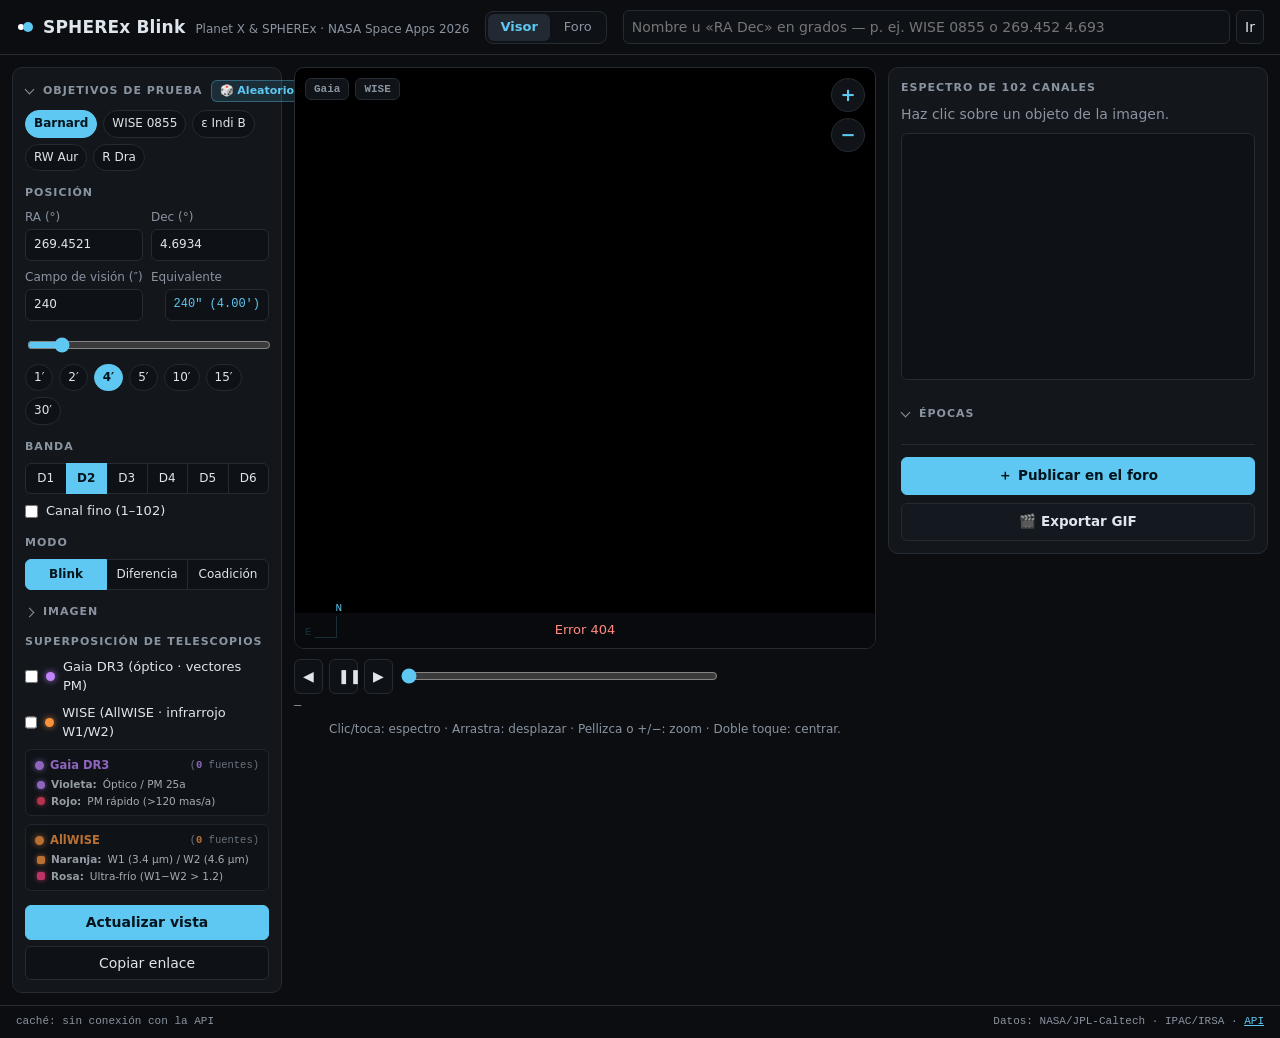
==== commit e5bae768: "fix(forum): fix publish form submission on mobile, prevent null pubFromSed crash, bump rate limits" ====
--- a/server/frontend/index.html
+++ b/server/frontend/index.html
@@ -6,7 +6,7 @@
 <title>SPHEREx Blink · visor temporal de 102 bandas</title>
 <meta name="description" content="Visor tipo WiseView para las imágenes de NASA SPHEREx: parpadeo entre épocas, diferencia, coadición y espectro de 102 canales.">
 <link rel="icon" href="data:,">
-<link rel="stylesheet" href="style.css?v=19">
+<link rel="stylesheet" href="style.css?v=21">
 </head>
 <body>
 <header class="top">
@@ -205,7 +205,7 @@
   <span>Datos: NASA/JPL-Caltech · IPAC/IRSA · <a href="/api/docs">API</a></span>
 </footer>
 <dialog id="pubDlg" class="pub-dlg" aria-labelledby="pubHead">
-  <form id="pubForm" novalidate>
+  <form id="pubForm" action="javascript:void(0);" onsubmit="return false;" novalidate>
     <header class="pub-head">
       <h2 id="pubHead">Publicar hallazgo en el foro</h2>
       <button type="button" id="pubClose" class="pub-x" aria-label="Cerrar">×</button>
@@ -244,13 +244,13 @@
         <p id="pubMsg" class="pub-msg" role="status" aria-live="polite"></p>
         <div class="pub-actions">
           <button type="button" id="pubCancel">Cancelar</button>
-          <button type="submit" id="pubSend" class="primary">Publicar</button>
+          <button type="button" id="pubSend" class="primary">Publicar</button>
         </div>
       </div>
     </div>
   </form>
 </dialog>
-<script src="chart.js?v=2"></script>
-<script src="app.js?v=18"></script>
+<script src="chart.js?v=4"></script>
+<script src="app.js?v=20"></script>
 </body>
 </html>
--- a/server/frontend/style.css
+++ b/server/frontend/style.css
@@ -306,12 +306,15 @@
 @keyframes sk { to { background-position: -300% 0; } }
 
 @media (max-width: 760px) {
-  .pub-grid { grid-template-columns: 1fr; }
+  .pub-grid { grid-template-columns: 1fr; -webkit-overflow-scrolling: touch; }
   .pub-preview { max-width: 320px; margin: 0 auto; width: 100%; }
   .forum-intro { flex-direction: column; align-items: stretch; }
-  .post { grid-template-columns: 40px 1fr; }
+  .post { grid-template-columns: 36px 1fr; }
   .post-media { grid-template-columns: 1fr; }
+  .post-media figure { max-width: 100%; }
+  .post-spec canvas { max-width: 100%; }
   .post-actions .delete { margin-left: 0; }
+  .vote button { padding: 8px 4px; font-size: 14px; }
 }
 @media (prefers-reduced-motion: reduce) { .spin, .skeleton i, .skeleton .sk-media span, .post-spec canvas.loading { animation: none; } }
 
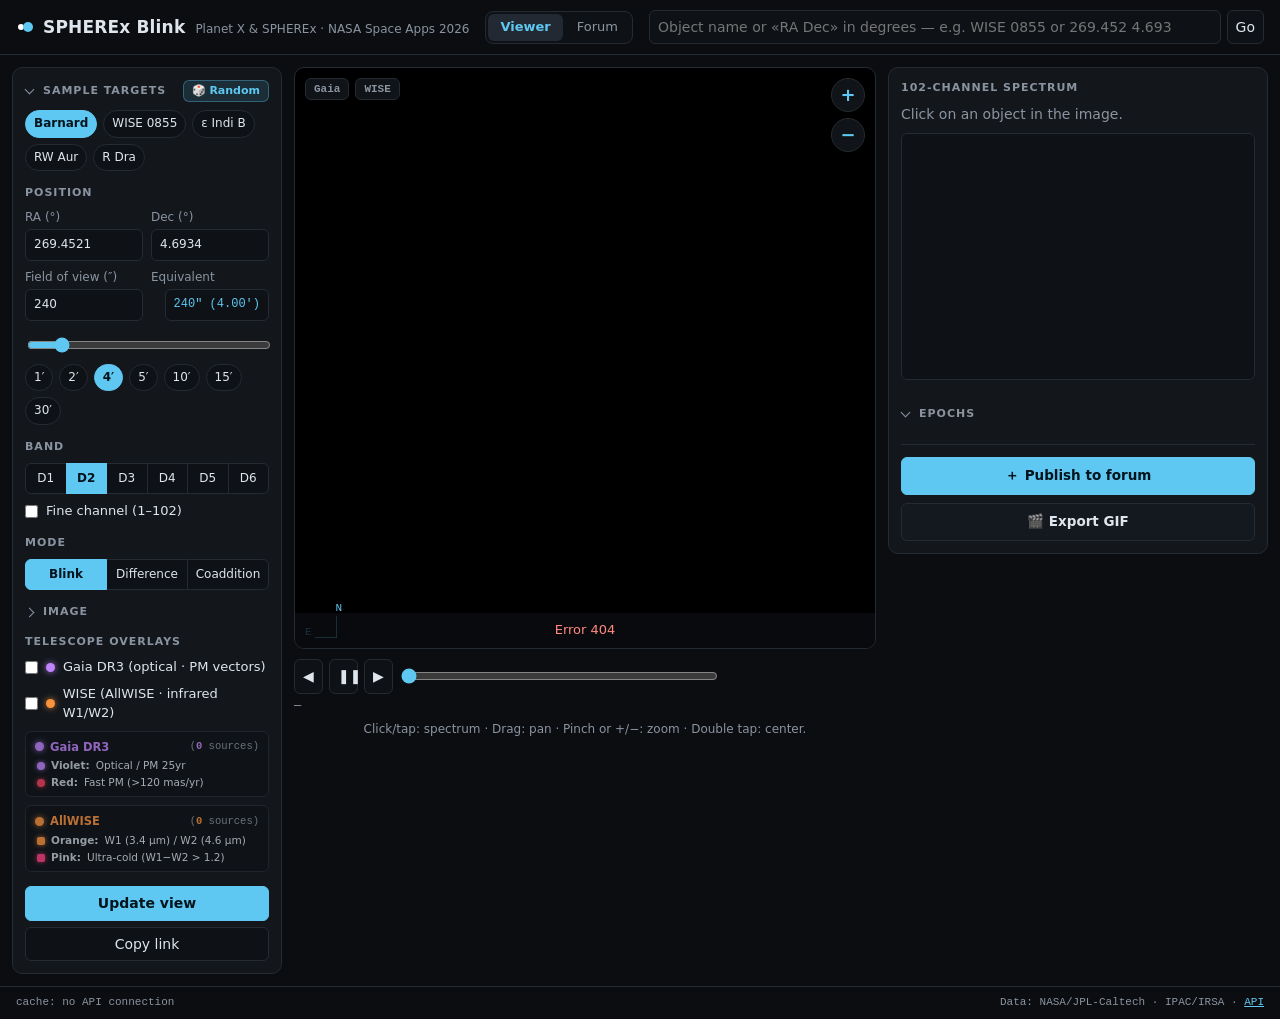
==== commit 6ef95ee7: "feat(i18n): translate complete web UI to English (viewer, controls, forum, charts, tooltips, dialogs" ====
--- a/server/frontend/index.html
+++ b/server/frontend/index.html
@@ -1,12 +1,12 @@
 <!DOCTYPE html>
-<html lang="es">
+<html lang="en">
 <head>
 <meta charset="utf-8">
 <meta name="viewport" content="width=device-width, initial-scale=1">
-<title>SPHEREx Blink · visor temporal de 102 bandas</title>
-<meta name="description" content="Visor tipo WiseView para las imágenes de NASA SPHEREx: parpadeo entre épocas, diferencia, coadición y espectro de 102 canales.">
+<title>SPHEREx Blink · 102-Band Time-Series Viewer</title>
+<meta name="description" content="WiseView-style viewer for NASA SPHEREx images: multi-epoch blinking, difference, coaddition, and 102-channel spectra.">
 <link rel="icon" href="data:,">
-<link rel="stylesheet" href="style.css?v=21">
+<link rel="stylesheet" href="style.css?v=22">
 </head>
 <body>
 <header class="top">
@@ -15,242 +15,242 @@
     <h1>SPHEREx Blink</h1>
     <span class="sub">Planet X &amp; SPHEREx · NASA Space Apps 2026</span>
   </div>
-  <nav class="nav" aria-label="Secciones">
-    <a href="/" aria-current="page">Visor</a>
-    <a href="/forum.html">Foro</a>
+  <nav class="nav" aria-label="Sections">
+    <a href="/" aria-current="page">Viewer</a>
+    <a href="/forum.html">Forum</a>
   </nav>
   <form id="search" class="search" autocomplete="off">
-    <input id="q" type="search" placeholder="Nombre u «RA Dec» en grados — p. ej. WISE 0855 o 269.452 4.693" aria-label="Buscar objeto o coordenadas" title="Buscar objeto o coordenadas celestes&#10;Introduce un nombre astronómico (ej. WISE 0855) o coordenadas «RA Dec» en grados (ej. 269.452 4.693)">
-    <button type="submit" title="Buscar&#10;Centra el visor en las coordenadas o el objeto buscado">Ir</button>
+    <input id="q" type="search" placeholder="Object name or «RA Dec» in degrees — e.g. WISE 0855 or 269.452 4.693" aria-label="Search object or coordinates" title="Search object or celestial coordinates&#10;Enter an astronomical name (e.g. WISE 0855) or «RA Dec» coordinates in degrees (e.g. 269.452 4.693)">
+    <button type="submit" title="Search&#10;Center viewer on the searched coordinates or object">Go</button>
   </form>
 </header>
 
 <main class="layout">
-  <aside class="panel controls" aria-label="Controles">
+  <aside class="panel controls" aria-label="Controls">
     <details class="fold" data-fold="targets" open>
       <summary>
-        <h2>Objetivos de prueba</h2>
-        <button id="randCoord" type="button" class="btn-rand" title="🎲 Coordenadas aleatorias&#10;Genera una posición celeste aleatoria con buena cobertura de épocas en SPHEREx">🎲 Aleatorio</button>
+        <h2>Sample Targets</h2>
+        <button id="randCoord" type="button" class="btn-rand" title="🎲 Random coordinates&#10;Generate a random celestial position with good SPHEREx epoch coverage">🎲 Random</button>
       </summary>
       <div id="targets" class="chips"></div>
     </details>
 
     <section>
-      <h2>Posición</h2>
+      <h2>Position</h2>
       <div class="row2">
-        <label>RA (°)<input id="ra" type="number" step="any" min="0" max="360" title="Ascensión Recta (RA)&#10;Coordenada celeste en grados decimales [0° a 360°]"></label>
-        <label>Dec (°)<input id="dec" type="number" step="any" min="-90" max="90" title="Declinación (Dec)&#10;Coordenada celeste en grados decimales [−90° a +90°]"></label>
+        <label>RA (°)<input id="ra" type="number" step="any" min="0" max="360" title="Right Ascension (RA)&#10;Celestial coordinate in decimal degrees [0° to 360°]"></label>
+        <label>Dec (°)<input id="dec" type="number" step="any" min="-90" max="90" title="Declination (Dec)&#10;Celestial coordinate in decimal degrees [−90° to +90°]"></label>
       </div>
       <div class="row2 fov-row">
-        <label>Campo de visión (″)
-          <input id="fovExact" type="number" min="10" max="3600" step="any" placeholder="300" title="Campo de visión exacto (FOV)&#10;Tamaño angular en segundos de arco (″)">
-        </label>
-        <label>Equivalente
-          <output id="fovOut" class="mono fov-equiv" title="Equivalencia angular&#10;Tamaño del campo expresado en minutos de arco (′)">—</output>
-        </label>
-      </div>
-      <input id="fov" type="range" min="30" max="1800" step="1" title="Deslizador de campo de visión&#10;Ajusta el zoom angular de 30″ a 1800″ (30′)">
-      <div id="fovPresets" class="chips fov-presets" style="margin-top: 6px;" aria-label="Ajustes estándar de FOV">
-        <button type="button" data-fov="60" title="Campo de 1 minuto de arco (60″)&#10;Máxima resolución para estrellas individuales y objetos compactos">1′</button>
-        <button type="button" data-fov="120" title="Campo de 2 minutos de arco (120″)&#10;Resolución idónea para fuentes puntuales y su entorno inmediato">2′</button>
-        <button type="button" data-fov="240" title="Campo de 4 minutos de arco (240″)&#10;Tamaño estándar recomendado para búsquedas de movimiento propio">4′</button>
-        <button type="button" data-fov="300" title="Campo de 5 minutos de arco (300″)&#10;Vista amplia para agrupaciones estelares medias">5′</button>
-        <button type="button" data-fov="600" title="Campo de 10 minutos de arco (600″)&#10;Perspectiva amplia de contexto celeste">10′</button>
-        <button type="button" data-fov="900" title="Campo de 15 minutos de arco (900″)&#10;Vista de gran campo equivalente a medio diámetro lunar">15′</button>
-        <button type="button" data-fov="1800" title="Campo de 30 minutos de arco (1800″)&#10;Máximo campo de visión: tamaño aproximado de la Luna llena">30′</button>
-      </div>
-    </section>
-
-    <section>
-      <h2>Banda</h2>
+        <label>Field of view (″)
+          <input id="fovExact" type="number" min="10" max="3600" step="any" placeholder="300" title="Exact Field of View (FOV)&#10;Angular size in arcseconds (″)">
+        </label>
+        <label>Equivalent
+          <output id="fovOut" class="mono fov-equiv" title="Angular equivalence&#10;Field size expressed in arcminutes (′)">—</output>
+        </label>
+      </div>
+      <input id="fov" type="range" min="30" max="1800" step="1" title="Field of view slider&#10;Adjust angular zoom from 30″ to 1800″ (30′)">
+      <div id="fovPresets" class="chips fov-presets" style="margin-top: 6px;" aria-label="Standard FOV presets">
+        <button type="button" data-fov="60" title="1 arcminute field (60″)&#10;Maximum resolution for individual stars and compact objects">1′</button>
+        <button type="button" data-fov="120" title="2 arcminute field (120″)&#10;Ideal resolution for point sources and their immediate surroundings">2′</button>
+        <button type="button" data-fov="240" title="4 arcminute field (240″)&#10;Standard recommended size for proper motion searches">4′</button>
+        <button type="button" data-fov="300" title="5 arcminute field (300″)&#10;Wide view for medium stellar clusters">5′</button>
+        <button type="button" data-fov="600" title="10 arcminute field (600″)&#10;Broad celestial context perspective">10′</button>
+        <button type="button" data-fov="900" title="15 arcminute field (900″)&#10;Wide-field view equivalent to half a lunar diameter">15′</button>
+        <button type="button" data-fov="1800" title="30 arcminute field (1800″)&#10;Maximum field of view: approximate size of the Full Moon">30′</button>
+      </div>
+    </section>
+
+    <section>
+      <h2>Band</h2>
       <div id="bands" class="seg" role="group" aria-label="Detector"></div>
-      <label class="check" title="Canal espectral fino&#10;Activar selección de uno de los 102 canales monocromáticos de SPHEREx"><input id="useCh" type="checkbox"> Canal fino (1–102)</label>
-      <label id="chWrap" hidden>Canal <output id="chOut"></output>
-        <input id="ch" type="range" min="1" max="102" step="1" title="Canal espectral (1 a 102)&#10;Ajusta la longitud de onda monocromática exacta">
-      </label>
-    </section>
-
-    <section>
-      <h2>Modo</h2>
-      <div id="modes" class="seg" role="group" aria-label="Modo">
+      <label class="check" title="Fine spectral channel&#10;Select one of the 102 monochromatic channels of SPHEREx"><input id="useCh" type="checkbox"> Fine channel (1–102)</label>
+      <label id="chWrap" hidden>Channel <output id="chOut"></output>
+        <input id="ch" type="range" min="1" max="102" step="1" title="Spectral channel (1 to 102)&#10;Set exact monochromatic wavelength">
+      </label>
+    </section>
+
+    <section>
+      <h2>Mode</h2>
+      <div id="modes" class="seg" role="group" aria-label="Mode">
         <button type="button" data-mode="blink">Blink</button>
-        <button type="button" data-mode="diff">Diferencia</button>
-        <button type="button" data-mode="coadd">Coadición</button>
-      </div>
-      <label id="refWrap" hidden>Época de referencia
-        <select id="ref" title="Época de referencia&#10;Fotograma base que se resta a todas las demás épocas en el modo diferencia"></select>
+        <button type="button" data-mode="diff">Difference</button>
+        <button type="button" data-mode="coadd">Coaddition</button>
+      </div>
+      <label id="refWrap" hidden>Reference epoch
+        <select id="ref" title="Reference epoch&#10;Base frame subtracted from all other epochs in difference mode"></select>
       </label>
     </section>
 
     <details class="fold" data-fold="image">
-      <summary title="Parámetros visuales&#10;Estirado de contraste, velocidad de parpadeo y opciones de visualización"><h2>Imagen</h2></summary>
+      <summary title="Visual parameters&#10;Contrast stretch, playback speed, and display options"><h2>Image</h2></summary>
       <div class="row2">
-        <label>Estirado
-          <select id="stretch" title="Función de estirado de contraste&#10;Mapeo del flujo astronómico: asinh (recomendado), log, raíz o lineal">
+        <label>Stretch
+          <select id="stretch" title="Contrast stretch function&#10;Astronomical flux mapping: asinh (recommended), log, sqrt, or linear">
             <option value="asinh">asinh</option>
             <option value="log">log</option>
-            <option value="sqrt">raíz</option>
-            <option value="linear">lineal</option>
+            <option value="sqrt">sqrt</option>
+            <option value="linear">linear</option>
           </select>
         </label>
-        <label>Velocidad <output id="speedOut"></output>
-          <input id="speed" type="range" min="100" max="1500" step="50" title="Velocidad de reproducción&#10;Tiempo de permanencia de cada fotograma (100 ms a 1500 ms)">
-        </label>
-      </div>
-      <label class="check" title="Invertir imagen (negativo)&#10;Fondo blanco y estrellas oscuras; aumenta la agudeza visual para fuentes débiles"><input id="invert" type="checkbox"> Invertir (negativo)</label>
-      <label class="check" title="Misma escala en todas las épocas&#10;Fija los límites de intensidad para evitar saltos de brillo entre épocas"><input id="common" type="checkbox" checked> Misma escala en todas las épocas</label>
-      <label class="check" title="Retícula central&#10;Muestra una cruz de mira en el centro exacto de las coordenadas de apuntado"><input id="cross" type="checkbox" checked> Retícula central</label>
+        <label>Speed <output id="speedOut"></output>
+          <input id="speed" type="range" min="100" max="1500" step="50" title="Playback speed&#10;Display duration of each frame (100 ms to 1500 ms)">
+        </label>
+      </div>
+      <label class="check" title="Invert image (negative)&#10;White background with dark stars; enhances visual acuity for faint sources"><input id="invert" type="checkbox"> Invert (negative)</label>
+      <label class="check" title="Same scale across all epochs&#10;Locks intensity limits to avoid brightness flickers across epochs"><input id="common" type="checkbox" checked> Same scale across all epochs</label>
+      <label class="check" title="Central reticle&#10;Shows a crosshair at the exact center of pointing coordinates"><input id="cross" type="checkbox" checked> Central reticle</label>
     </details>
 
     <section>
-      <h2>Superposición de telescopios</h2>
-      <label class="check" title="✦ Superposición Gaia DR3 (óptico)&#10;🟣 Violeta: Estrellas ópticas y vectores de movimiento propio (PM) a 25 años&#10;🔴 Rojo: PM rápido (>120 mas/año, candidato Planeta X / enana marrón)">
+      <h2>Telescope Overlays</h2>
+      <label class="check" title="✦ Gaia DR3 overlay (optical)&#10;🟣 Violet: Optical stars and 25-yr proper motion (PM) vectors&#10;🔴 Red: Fast PM (>120 mas/yr, Planet X / brown dwarf candidate)">
         <input id="overlayGaia" type="checkbox">
-        <span class="cat-pill cat-gaia"></span> Gaia DR3 (óptico · vectores PM)
-      </label>
-      <label class="check" title="■ Superposición AllWISE (infrarrojo)&#10;🟠 Naranja: Fuentes en bandas W1 (3.4 µm) y W2 (4.6 µm)&#10;💗 Rosa: Fuentes ultra-frías (W1−W2 > 1.2, enanas marrones tipo Y)">
+        <span class="cat-pill cat-gaia"></span> Gaia DR3 (optical · PM vectors)
+      </label>
+      <label class="check" title="■ AllWISE overlay (infrared)&#10;🟠 Orange: Sources in W1 (3.4 µm) and W2 (4.6 µm) bands&#10;💗 Pink: Ultra-cold sources (W1−W2 > 1.2, Y-type brown dwarfs)">
         <input id="overlayWise" type="checkbox">
-        <span class="cat-pill cat-wise"></span> WISE (AllWISE · infrarrojo W1/W2)
-      </label>
-      <div id="catalogLegend" class="catalog-legend" aria-label="Leyenda de colores de telescopios">
-        <div id="gaiaLegend" class="legend-group gaia-group" title="✦ Catálogo Gaia DR3 (óptico y astrometría)&#10;🟣 Violeta: Estrellas ópticas y vectores de movimiento propio (PM) a 25 años&#10;🔴 Rojo: PM rápido (>120 mas/año, candidatas a enanas marrones cercanas o Planeta X)">
+        <span class="cat-pill cat-wise"></span> WISE (AllWISE · infrared W1/W2)
+      </label>
+      <div id="catalogLegend" class="catalog-legend" aria-label="Telescope color legend">
+        <div id="gaiaLegend" class="legend-group gaia-group" title="✦ Gaia DR3 catalog (optical and astrometry)&#10;🟣 Violet: Optical stars and 25-yr proper motion (PM) vectors&#10;🔴 Red: Fast PM (>120 mas/yr, nearby brown dwarf or Planet X candidates)">
           <div class="legend-head">
             <span class="cat-pill cat-gaia"></span>
             <b>Gaia DR3</b>
-            <span class="legend-count">(<b id="gaiaCount">0</b> fuentes)</span>
+            <span class="legend-count">(<b id="gaiaCount">0</b> sources)</span>
           </div>
           <div class="legend-items">
-            <span class="leg-chip"><i class="leg-icon icon-purple"></i> <b>Violeta:</b> Óptico / PM 25a</span>
-            <span class="leg-chip"><i class="leg-icon icon-red"></i> <b>Rojo:</b> PM rápido (&gt;120 mas/a)</span>
+            <span class="leg-chip"><i class="leg-icon icon-purple"></i> <b>Violet:</b> Optical / PM 25yr</span>
+            <span class="leg-chip"><i class="leg-icon icon-red"></i> <b>Red:</b> Fast PM (&gt;120 mas/yr)</span>
           </div>
         </div>
-        <div id="wiseLegend" class="legend-group wise-group" title="■ Catálogo AllWISE (infrarrojo espacial)&#10;🟠 Naranja: Fuentes detectadas en bandas W1 (3.4 µm) y W2 (4.6 µm)&#10;💗 Rosa: Fuentes ultra-frías (W1−W2 > 1.2, firma térmica de enanas Y o Planeta X)">
+        <div id="wiseLegend" class="legend-group wise-group" title="■ AllWISE catalog (space infrared)&#10;🟠 Orange: Sources detected in W1 (3.4 µm) and W2 (4.6 µm) bands&#10;💗 Pink: Ultra-cold sources (W1−W2 > 1.2, thermal signature of Y dwarfs or Planet X)">
           <div class="legend-head">
             <span class="cat-pill cat-wise"></span>
             <b>AllWISE</b>
-            <span class="legend-count">(<b id="wiseCount">0</b> fuentes)</span>
+            <span class="legend-count">(<b id="wiseCount">0</b> sources)</span>
           </div>
           <div class="legend-items">
-            <span class="leg-chip"><i class="leg-icon icon-orange"></i> <b>Naranja:</b> W1 (3.4 µm) / W2 (4.6 µm)</span>
-            <span class="leg-chip"><i class="leg-icon icon-pink"></i> <b>Rosa:</b> Ultra-frío (W1−W2 &gt; 1.2)</span>
+            <span class="leg-chip"><i class="leg-icon icon-orange"></i> <b>Orange:</b> W1 (3.4 µm) / W2 (4.6 µm)</span>
+            <span class="leg-chip"><i class="leg-icon icon-pink"></i> <b>Pink:</b> Ultra-cold (W1−W2 &gt; 1.2)</span>
           </div>
         </div>
       </div>
     </section>
 
-    <button id="apply" class="primary" type="button" title="Actualizar vista&#10;Carga las imágenes de SPHEREx con las coordenadas y parámetros seleccionados">Actualizar vista</button>
-    <button id="share" type="button" title="Copiar enlace&#10;Copia al portapapeles la URL permanente con la vista actual y sus parámetros exactos">Copiar enlace</button>
+    <button id="apply" class="primary" type="button" title="Update view&#10;Loads SPHEREx images with selected coordinates and parameters">Update view</button>
+    <button id="share" type="button" title="Copy link&#10;Copies permanent URL with the current view and exact parameters to clipboard">Copy link</button>
   </aside>
 
-  <section class="viewer" aria-label="Visor">
+  <section class="viewer" aria-label="Viewer">
     <div id="stage" class="stage">
       <div id="viewerBuffer" class="buffer-wrap"><div class="buffer-fill"></div></div>
-      <div class="stage-zoom" aria-label="Controles de zoom">
-        <button id="zoomIn" type="button" title="Acercar zoom (+ o rueda del ratón hacia arriba)&#10;Amplía la vista conservando la resolución nativa de los detectores de SPHEREx">+</button>
-        <button id="zoomOut" type="button" title="Alejar zoom (− o rueda del ratón hacia abajo)&#10;Reduce la ampliación para observar un campo más extenso">−</button>
-      </div>
-      <div class="stage-overlays" aria-label="Capas externas">
-        <button id="stageGaia" type="button" class="btn-layer" title="✦ Superposición Gaia DR3 (óptico)&#10;🟣 Violeta: Estrellas ópticas y vectores PM a 25 años&#10;🔴 Rojo: PM rápido (>120 mas/año, candidato Planeta X / enana marrón)">Gaia</button>
-        <button id="stageWise" type="button" class="btn-layer" title="■ Superposición AllWISE (infrarrojo espacial)&#10;🟠 Naranja: Fuentes en bandas W1 (3.4 µm) y W2 (4.6 µm)&#10;💗 Rosa: Fuentes ultra-frías (W1−W2 > 1.2, enanas marrones tipo Y)">WISE</button>
+      <div class="stage-zoom" aria-label="Zoom controls">
+        <button id="zoomIn" type="button" title="Zoom in (+ or mouse wheel up)&#10;Enlarge view while preserving native detector resolution">+</button>
+        <button id="zoomOut" type="button" title="Zoom out (− or mouse wheel down)&#10;Reduce zoom to observe a wider field">−</button>
+      </div>
+      <div class="stage-overlays" aria-label="External layers">
+        <button id="stageGaia" type="button" class="btn-layer" title="✦ Gaia DR3 overlay (optical)&#10;🟣 Violet: Optical stars and 25-yr PM vectors&#10;🔴 Red: Fast PM (>120 mas/yr, Planet X / brown dwarf candidate)">Gaia</button>
+        <button id="stageWise" type="button" class="btn-layer" title="■ AllWISE overlay (space infrared)&#10;🟠 Orange: Sources in W1 (3.4 µm) and W2 (4.6 µm) bands&#10;💗 Pink: Ultra-cold sources (W1−W2 > 1.2, Y-type brown dwarfs)">WISE</button>
       </div>
       <div id="stageLegend" class="stage-legend" hidden>
-        <span id="stageGaiaLeg" class="stage-leg-tag leg-tag-gaia" hidden title="✦ Superposición Gaia DR3 (óptico)&#10;🟣 Violeta: Estrellas y vectores PM a 25 años&#10;🔴 Rojo: PM rápido (>120 mas/año, candidato Planeta X / enana marrón)">
-          <i class="leg-icon icon-purple"></i> Gaia <small>🟣 óptico · 🔴 rápido</small>
+        <span id="stageGaiaLeg" class="stage-leg-tag leg-tag-gaia" hidden title="✦ Gaia DR3 overlay (optical)&#10;🟣 Violet: Stars and 25-yr PM vectors&#10;🔴 Red: Fast PM (>120 mas/yr, Planet X / brown dwarf candidate)">
+          <i class="leg-icon icon-purple"></i> Gaia <small>🟣 optical · 🔴 fast</small>
         </span>
-        <span id="stageWiseLeg" class="stage-leg-tag leg-tag-wise" hidden title="■ Superposición AllWISE (infrarrojo espacial)&#10;🟠 Naranja: Fuentes en bandas W1 (3.4 µm) y W2 (4.6 µm)&#10;💗 Rosa: Fuentes ultra-frías (W1−W2 > 1.2, enanas tipo Y)">
-          <i class="leg-icon icon-orange"></i> WISE <small>🟠 W1/W2 · 💗 ultra-frío</small>
+        <span id="stageWiseLeg" class="stage-leg-tag leg-tag-wise" hidden title="■ AllWISE overlay (space infrared)&#10;🟠 Orange: Sources in W1 (3.4 µm) and W2 (4.6 µm) bands&#10;💗 Pink: Ultra-cold sources (W1−W2 > 1.2, Y dwarfs)">
+          <i class="leg-icon icon-orange"></i> WISE <small>🟠 W1/W2 · 💗 ultra-cold</small>
         </span>
       </div>
-      <img id="img" alt="Fotograma SPHEREx" draggable="false">
+      <img id="img" alt="SPHEREx frame" draggable="false">
       <canvas id="overlay"></canvas>
       <div class="compass" aria-hidden="true"><span>N</span><i></i><span class="e">E</span></div>
       <div id="tooltip" class="astro-tooltip" hidden></div>
-      <div id="msg" class="msg">Elige un objetivo o introduce coordenadas.</div>
+      <div id="msg" class="msg">Choose a target or enter coordinates.</div>
     </div>
     <div class="transport">
-      <button id="prev" type="button" title="Época anterior (flecha izquierda ←)&#10;Retrocede al fotograma anterior de la secuencia temporal">◀</button>
-      <button id="play" type="button" title="Reproducir / Pausar (barra espaciadora)&#10;Inicia o detiene la animación continua de parpadeo">❚❚</button>
-      <button id="next" type="button" title="Época siguiente (flecha derecha →)&#10;Avanza al siguiente fotograma de la secuencia temporal">▶</button>
-      <input id="scrub" type="range" min="0" max="0" step="1" aria-label="Fotograma" title="Línea de tiempo de épocas&#10;Desplaza el control deslizante para elegir una época específica">
-      <span id="frameLabel" class="mono" title="Índice de época y fecha&#10;Fotograma activo respecto al total de observaciones disponibles"></span>
+      <button id="prev" type="button" title="Previous epoch (left arrow ←)&#10;Step back to the previous frame in the time series">◀</button>
+      <button id="play" type="button" title="Play / Pause (spacebar)&#10;Start or pause continuous blinking animation">❚❚</button>
+      <button id="next" type="button" title="Next epoch (right arrow →)&#10;Advance to the next frame in the time series">▶</button>
+      <input id="scrub" type="range" min="0" max="0" step="1" aria-label="Frame" title="Epoch timeline&#10;Drag slider to select a specific epoch">
+      <span id="frameLabel" class="mono" title="Epoch index &amp; date&#10;Active frame relative to total available observations"></span>
     </div>
     <div class="readout mono">
-      <span id="cursor" title="Coordenadas celestes en tiempo real&#10;Ascensión Recta y Declinación en grados bajo el cursor del ratón">—</span>
-      <span id="frameMeta" title="Metadatos astronómicos&#10;Fecha de observación, número de exposiciones, FOV exacto y resolución"></span>
-    </div>
-    <p class="hint">Clic/toca: espectro · Arrastra: desplazar · Pellizca o +/−: zoom · Doble toque: centrar.</p>
+      <span id="cursor" title="Real-time celestial coordinates&#10;Right Ascension and Declination in degrees under mouse cursor">—</span>
+      <span id="frameMeta" title="Astronomical metadata&#10;Observation date, exposure count, exact FOV, and pixel resolution"></span>
+    </div>
+    <p class="hint">Click/tap: spectrum · Drag: pan · Pinch or +/−: zoom · Double tap: center.</p>
   </section>
 
-  <aside class="panel sed" aria-label="Espectro">
-    <h2>Espectro de 102 canales</h2>
-    <p id="sedInfo" class="muted">Haz clic sobre un objeto de la imagen.</p>
+  <aside class="panel sed" aria-label="Spectrum">
+    <h2>102-Channel Spectrum</h2>
+    <p id="sedInfo" class="muted">Click on an object in the image.</p>
     <div class="chart-box">
       <div id="chartBuffer" class="buffer-wrap"><div class="buffer-fill"></div></div>
       <canvas id="chart"></canvas>
     </div>
     <dl id="diag" class="diag"></dl>
     <details class="fold" data-fold="epochs" open>
-      <summary><h2>Épocas</h2><span id="epochCount" class="fold-note mono"></span></summary>
+      <summary><h2>Epochs</h2><span id="epochCount" class="fold-note mono"></span></summary>
       <ol id="epochs" class="epochs"></ol>
     </details>
     <div class="sed-actions">
-      <button id="publish" class="publish-btn" type="button" title="Publicar esta vista y el espectro del objeto marcado en el foro">Publicar en el foro</button>
-      <button id="exportGif" class="export-btn" type="button" title="Exportar animación GIF de las épocas">🎬 Exportar GIF</button>
+      <button id="publish" class="publish-btn" type="button" title="Publish this view and the marked object's spectrum to the forum">Publish to forum</button>
+      <button id="exportGif" class="export-btn" type="button" title="Export animated GIF of all epochs">🎬 Export GIF</button>
     </div>
   </aside>
 </main>
 
 <footer class="foot mono">
-  <span id="stats">caché: —</span>
-  <span>Datos: NASA/JPL-Caltech · IPAC/IRSA · <a href="/api/docs">API</a></span>
+  <span id="stats">cache: —</span>
+  <span>Data: NASA/JPL-Caltech · IPAC/IRSA · <a href="/api/docs">API</a></span>
 </footer>
 <dialog id="pubDlg" class="pub-dlg" aria-labelledby="pubHead">
   <form id="pubForm" action="javascript:void(0);" onsubmit="return false;" novalidate>
     <header class="pub-head">
-      <h2 id="pubHead">Publicar hallazgo en el foro</h2>
-      <button type="button" id="pubClose" class="pub-x" aria-label="Cerrar">×</button>
+      <h2 id="pubHead">Publish Finding to Forum</h2>
+      <button type="button" id="pubClose" class="pub-x" aria-label="Close">×</button>
     </header>
     <div class="pub-grid">
       <div class="pub-preview">
-        <div class="pub-stage"><img id="pubImg" alt="Vista previa de la animación que se publicará"><span id="pubFrame" class="mono"></span></div>
-        <ul id="pubChips" class="pub-chips" aria-label="Opciones que se publican"></ul>
-        <p class="pub-note">Se publica tal cual lo estás viendo. El GIF y el espectro se generan una vez y quedan guardados en el foro.</p>
+        <div class="pub-stage"><img id="pubImg" alt="Preview of animation to be published"><span id="pubFrame" class="mono"></span></div>
+        <ul id="pubChips" class="pub-chips" aria-label="Published options"></ul>
+        <p class="pub-note">Published exactly as currently viewed. The GIF and spectrum are generated once and stored in the forum.</p>
       </div>
       <div class="pub-fields">
-        <label>Título
-          <input id="pubTitle" maxlength="120" autocomplete="off" placeholder="p. ej. Posible objeto con movimiento propio junto a Barnard">
+        <label>Title
+          <input id="pubTitle" maxlength="120" autocomplete="off" placeholder="e.g. Possible high proper-motion object near Barnard">
         </label>
         <fieldset class="pub-obj">
-          <legend>Objeto que se analiza con las 102 bandas</legend>
+          <legend>Object analyzed across 102 bands</legend>
           <label class="pub-opt"><input type="radio" name="pubObj" value="marker">
-            <span><b>El objeto marcado</b><small id="pubMarkerTxt" class="mono"></small></span></label>
+            <span><b>Marked object</b><small id="pubMarkerTxt" class="mono"></small></span></label>
           <label class="pub-opt"><input type="radio" name="pubObj" value="center">
-            <span><b>El centro de la vista</b><small id="pubCenterTxt" class="mono"></small></span></label>
-          <p id="pubObjHint" class="pub-hint">Para analizar otro objeto: cierra, haz clic sobre él en la imagen y vuelve a pulsar Publicar.</p>
+            <span><b>Center of view</b><small id="pubCenterTxt" class="mono"></small></span></label>
+          <p id="pubObjHint" class="pub-hint">To analyze another object: close, click on it in the image, and click Publish again.</p>
         </fieldset>
-        <label>Objetivo <span class="opt-tag">opcional</span>
-          <input id="pubTarget" maxlength="80" list="pubTargets" autocomplete="off" placeholder="Nombre del objeto o del campo">
+        <label>Target <span class="opt-tag">optional</span>
+          <input id="pubTarget" maxlength="80" list="pubTargets" autocomplete="off" placeholder="Object or field name">
           <datalist id="pubTargets">
             <option value="Barnard's Star"></option><option value="WISE 0855-0714"></option>
             <option value="Epsilon Indi B"></option><option value="RW Aurigae"></option><option value="R Draconis"></option>
           </datalist>
         </label>
-        <label>Descripción <span class="opt-tag">opcional</span>
-          <textarea id="pubBody" maxlength="4000" rows="4" placeholder="¿Qué has visto? Movimiento entre épocas, un color raro en el espectro…"></textarea>
-        </label>
-        <label>Tu alias <span class="opt-tag">opcional</span>
-          <input id="pubAuthor" maxlength="40" autocomplete="nickname" placeholder="Anónimo">
+        <label>Description <span class="opt-tag">optional</span>
+          <textarea id="pubBody" maxlength="4000" rows="4" placeholder="What did you observe? Motion between epochs, unusual spectral color…"></textarea>
+        </label>
+        <label>Your nickname <span class="opt-tag">optional</span>
+          <input id="pubAuthor" maxlength="40" autocomplete="nickname" placeholder="Anonymous">
         </label>
         <p id="pubMsg" class="pub-msg" role="status" aria-live="polite"></p>
         <div class="pub-actions">
-          <button type="button" id="pubCancel">Cancelar</button>
-          <button type="button" id="pubSend" class="primary">Publicar</button>
+          <button type="button" id="pubCancel">Cancel</button>
+          <button type="button" id="pubSend" class="primary">Publish</button>
         </div>
       </div>
     </div>
   </form>
 </dialog>
-<script src="chart.js?v=4"></script>
-<script src="app.js?v=20"></script>
+<script src="chart.js?v=5"></script>
+<script src="app.js?v=21"></script>
 </body>
 </html>
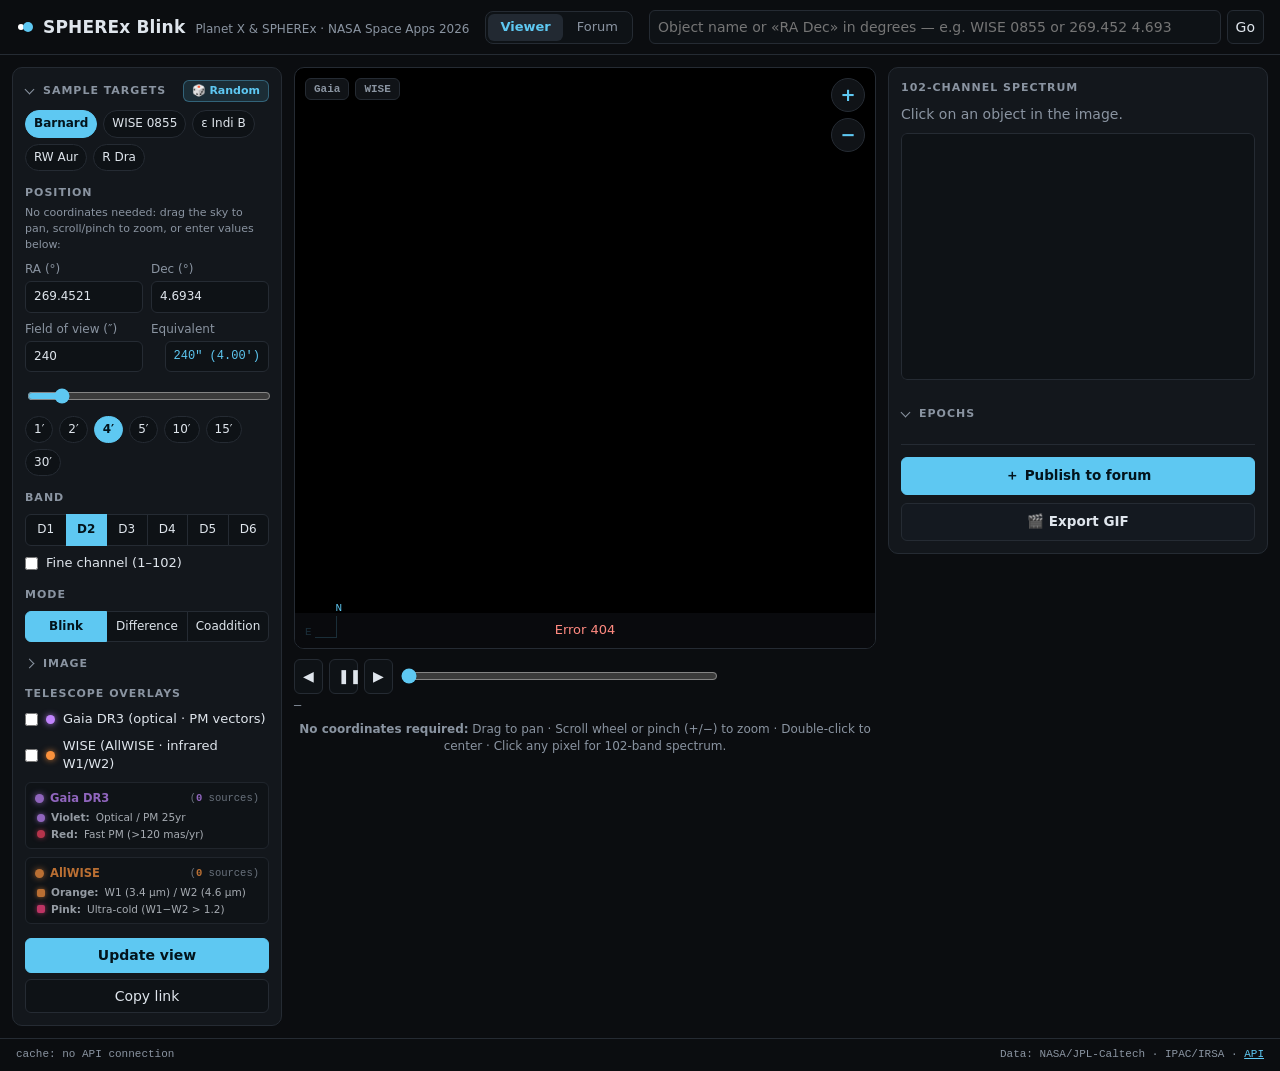
==== commit f415062b: "Highlight coordinate-free pan and zoom navigation in UI" ====
--- a/server/frontend/index.html
+++ b/server/frontend/index.html
@@ -6,7 +6,7 @@
 <title>SPHEREx Blink · 102-Band Time-Series Viewer</title>
 <meta name="description" content="WiseView-style viewer for NASA SPHEREx images: multi-epoch blinking, difference, coaddition, and 102-channel spectra.">
 <link rel="icon" href="data:,">
-<link rel="stylesheet" href="style.css?v=22">
+<link rel="stylesheet" href="style.css?v=23">
 </head>
 <body>
 <header class="top">
@@ -37,6 +37,7 @@
 
     <section>
       <h2>Position</h2>
+      <p class="field-hint" style="font-size: 11px; color: var(--muted); margin: -4px 0 8px;">No coordinates needed: drag the sky to pan, scroll/pinch to zoom, or enter values below:</p>
       <div class="row2">
         <label>RA (°)<input id="ra" type="number" step="any" min="0" max="360" title="Right Ascension (RA)&#10;Celestial coordinate in decimal degrees [0° to 360°]"></label>
         <label>Dec (°)<input id="dec" type="number" step="any" min="-90" max="90" title="Declination (Dec)&#10;Celestial coordinate in decimal degrees [−90° to +90°]"></label>
@@ -178,7 +179,7 @@
       <span id="cursor" title="Real-time celestial coordinates&#10;Right Ascension and Declination in degrees under mouse cursor">—</span>
       <span id="frameMeta" title="Astronomical metadata&#10;Observation date, exposure count, exact FOV, and pixel resolution"></span>
     </div>
-    <p class="hint">Click/tap: spectrum · Drag: pan · Pinch or +/−: zoom · Double tap: center.</p>
+    <p class="hint"><strong>No coordinates required:</strong> Drag to pan · Scroll wheel or pinch (+/−) to zoom · Double-click to center · Click any pixel for 102-band spectrum.</p>
   </section>
 
   <aside class="panel sed" aria-label="Spectrum">
@@ -251,6 +252,6 @@
   </form>
 </dialog>
 <script src="chart.js?v=5"></script>
-<script src="app.js?v=21"></script>
+<script src="app.js?v=22"></script>
 </body>
 </html>
